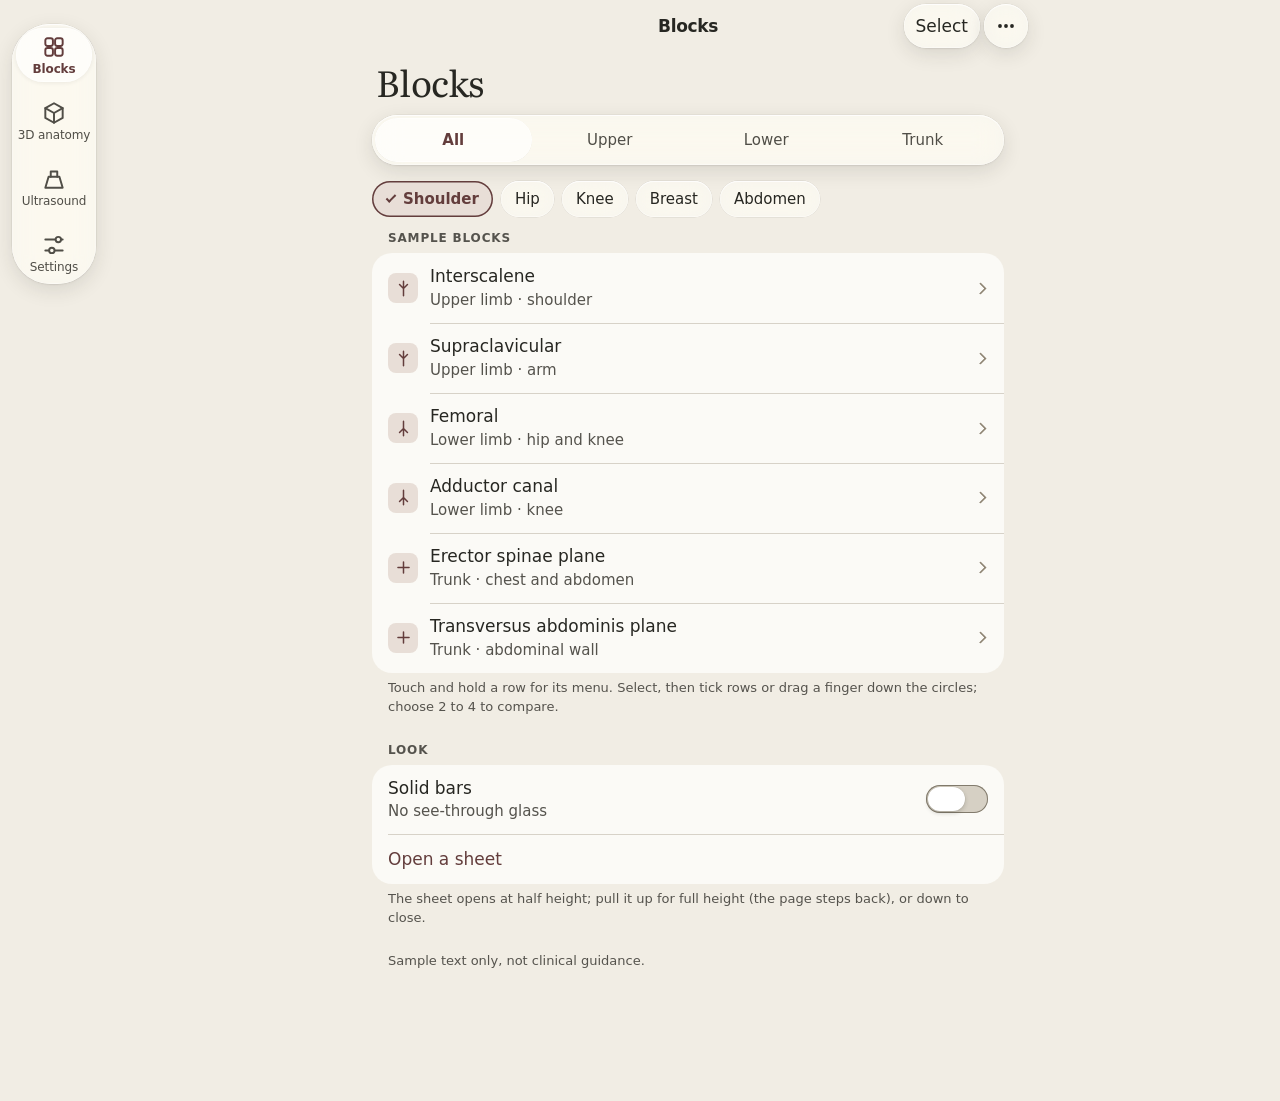
==== public/v1/glass-sample.html @ d2138314 "Kit: draft glass layer, gestures and a sample screen Opt-in glass.css (html.app--glass), gestures.js" ====
<!doctype html>
<html lang="en-GB" class="app app--glass" data-theme="light" data-edge-back="always">
<head>
<meta charset="utf-8">
<meta name="viewport" content="width=device-width, initial-scale=1, viewport-fit=cover">
<meta name="robots" content="noindex, nofollow">
<meta name="color-scheme" content="light">
<meta name="theme-color" content="#f1ede4">
<meta name="apple-mobile-web-app-capable" content="yes">
<meta name="apple-mobile-web-app-status-bar-style" content="default">
<title>Glass sample · NTF Anaesthesia</title>
<meta name="description" content="A sample screen of the opt-in glass layer (glass.css) and gestures (gestures.js) of the NTF app kit.">
<link rel="icon" href="monogram.svg" type="image/svg+xml">
<link rel="stylesheet" href="app.css">
<link rel="stylesheet" href="glass.css">
<script src="gestures.js" defer></script>
<style>
  /* sample only: two screens on one page */
  [data-screen][hidden]{display:none}
  .demo-hero{height:148px;margin:0 0 var(--app-s4);border-radius:22px;background:
    radial-gradient(circle at 25% 35%,#e3c9a8 0 18%,transparent 19%),radial-gradient(circle at 70% 60%,#c98d7a 0 22%,transparent 23%),
    linear-gradient(135deg,#633d3c,#8f6a55 55%,#d9c3a5);position:relative;overflow:hidden}
  .demo-hero span{position:absolute;left:16px;bottom:12px;color:#fffaf0;font-size:var(--app-t-subhead);font-weight:600}
  .demo-note{margin:var(--app-s2) var(--app-s4) var(--app-s6);font-size:var(--app-t-footnote);line-height:1.45;color:var(--app-muted)}
</style>
</head>
<body class="app-body app-has-tabbar">
<a class="app-skip" href="#main">Skip to content</a>

<header class="app-bar" id="bar">
  <div class="app-bar-row">
    <div class="app-bar-lead">
      <a class="app-bar-btn app-back" href="#" id="back" hidden><span>Blocks</span></a>
    </div>
    <p class="app-bar-title" aria-hidden="true" id="bar-title">Blocks</p>
    <div class="app-bar-trail">
      <div class="app-bar-group" id="list-actions">
        <button class="app-bar-btn" type="button" data-select-all="#blocks">Select all</button>
        <button class="app-bar-btn" type="button" data-edit-for="#blocks"><span>Select</span></button>
      </div>
      <button class="app-bar-btn" type="button" aria-label="More" data-open-sheet="#about"><svg viewBox="0 0 24 24" fill="none" stroke="currentColor" stroke-width="2" stroke-linecap="round" aria-hidden="true"><circle cx="6" cy="12" r=".9"/><circle cx="12" cy="12" r=".9"/><circle cx="18" cy="12" r=".9"/></svg></button>
    </div>
  </div>
</header>

<main class="app-main" id="main" tabindex="-1">
  <!-- Screen 1: a list -->
  <div data-screen="list">
    <h1 class="app-large-title" id="large-title">Blocks</h1>

    <fieldset class="app-segmented"><legend>Region</legend>
      <label class="app-seg"><input type="radio" name="region" checked><span>All</span></label>
      <label class="app-seg"><input type="radio" name="region"><span>Upper</span></label>
      <label class="app-seg"><input type="radio" name="region"><span>Lower</span></label>
      <label class="app-seg"><input type="radio" name="region"><span>Trunk</span></label>
    </fieldset>

    <div class="app-chips" role="group" aria-label="Operation">
      <button class="app-chip" type="button" aria-pressed="true">Shoulder</button>
      <button class="app-chip" type="button" aria-pressed="false">Hip</button>
      <button class="app-chip" type="button" aria-pressed="false">Knee</button>
      <button class="app-chip" type="button" aria-pressed="false">Breast</button>
      <button class="app-chip" type="button" aria-pressed="false">Abdomen</button>
    </div>

    <section class="app-section" aria-labelledby="h-blocks">
      <h2 class="app-section-header" id="h-blocks">Sample blocks</h2>
      <ul class="app-list" id="blocks" data-select>
        <li><a class="app-row" href="#block/interscalene" data-hold-menu="#row-menu" data-key="interscalene"><span class="app-row-icon" aria-hidden="true"><svg viewBox="0 0 24 24"><path d="M12 3v18M7 7l5 5 5-5"/></svg></span><span class="app-row-body"><span class="app-row-title">Interscalene</span><span class="app-row-sub">Upper limb · shoulder</span></span><span class="app-row-chevron" aria-hidden="true"></span></a></li>
        <li><a class="app-row" href="#block/supraclavicular" data-hold-menu="#row-menu" data-key="supraclavicular"><span class="app-row-icon" aria-hidden="true"><svg viewBox="0 0 24 24"><path d="M12 3v18M7 7l5 5 5-5"/></svg></span><span class="app-row-body"><span class="app-row-title">Supraclavicular</span><span class="app-row-sub">Upper limb · arm</span></span><span class="app-row-chevron" aria-hidden="true"></span></a></li>
        <li><a class="app-row" href="#block/femoral" data-hold-menu="#row-menu" data-key="femoral"><span class="app-row-icon" aria-hidden="true"><svg viewBox="0 0 24 24"><path d="M12 3v18M7 17l5-5 5 5"/></svg></span><span class="app-row-body"><span class="app-row-title">Femoral</span><span class="app-row-sub">Lower limb · hip and knee</span></span><span class="app-row-chevron" aria-hidden="true"></span></a></li>
        <li><a class="app-row" href="#block/adductor-canal" data-hold-menu="#row-menu" data-key="adductor-canal"><span class="app-row-icon" aria-hidden="true"><svg viewBox="0 0 24 24"><path d="M12 3v18M7 17l5-5 5 5"/></svg></span><span class="app-row-body"><span class="app-row-title">Adductor canal</span><span class="app-row-sub">Lower limb · knee</span></span><span class="app-row-chevron" aria-hidden="true"></span></a></li>
        <li><a class="app-row" href="#block/esp" data-hold-menu="#row-menu" data-key="esp"><span class="app-row-icon" aria-hidden="true"><svg viewBox="0 0 24 24"><path d="M5 12h14M12 5v14"/></svg></span><span class="app-row-body"><span class="app-row-title">Erector spinae plane</span><span class="app-row-sub">Trunk · chest and abdomen</span></span><span class="app-row-chevron" aria-hidden="true"></span></a></li>
        <li><a class="app-row" href="#block/tap" data-hold-menu="#row-menu" data-key="tap"><span class="app-row-icon" aria-hidden="true"><svg viewBox="0 0 24 24"><path d="M5 12h14M12 5v14"/></svg></span><span class="app-row-body"><span class="app-row-title">Transversus abdominis plane</span><span class="app-row-sub">Trunk · abdominal wall</span></span><span class="app-row-chevron" aria-hidden="true"></span></a></li>
      </ul>
      <p class="app-section-footer">Touch and hold a row for its menu. Select, then tick rows or drag a finger down the circles; choose 2 to 4 to compare.</p>
    </section>

    <section class="app-section" aria-labelledby="h-look">
      <h2 class="app-section-header" id="h-look">Look</h2>
      <ul class="app-list">
        <li><label class="app-row"><span class="app-row-body"><span class="app-row-title">Solid bars</span><span class="app-row-sub">No see-through glass</span></span><input class="app-switch" type="checkbox" role="switch" id="solid"></label></li>
        <li><button class="app-row app-row--action" type="button" data-open-sheet="#about"><span class="app-row-body"><span class="app-row-title">Open a sheet</span></span></button></li>
      </ul>
      <p class="app-section-footer">The sheet opens at half height; pull it up for full height (the page steps back), or down to close.</p>
    </section>
    <p class="demo-note">Sample text only, not clinical guidance.</p>
  </div>

  <!-- Screen 2: a pushed screen -->
  <div data-screen="detail" hidden>
    <h1 class="app-large-title" id="detail-title">Interscalene</h1>
    <div class="demo-hero" aria-hidden="true"><span>Glass over an image</span></div>
    <div class="app-btn-row">
      <button class="app-btn app-btn--primary" type="button" data-toast="Saved for later">Save</button>
      <button class="app-btn app-btn--glass" type="button" data-toast="Link copied">Copy link</button>
    </div>
    <section class="app-section" aria-labelledby="h-at">
      <h2 class="app-section-header" id="h-at">At a glance</h2>
      <ul class="app-list">
        <li><div class="app-row"><span class="app-row-body"><span class="app-row-title">Region</span></span><span class="app-row-value" id="d-region">Upper limb</span></div></li>
        <li><div class="app-row"><span class="app-row-body"><span class="app-row-title">Level</span></span><span class="app-row-value">Resident</span></div></li>
      </ul>
      <p class="app-section-footer">Swipe from the left edge to go back (in the sample this works in any browser; in an app only in the iPhone home-screen app).</p>
    </section>
    <p class="app-text">A pushed screen slides in from the right and the list shifts left. Scroll down: the title moves into the bar and the content fades under the glass buttons.</p>
    <p class="app-text">More text, so the page scrolls under the bar and the tab bar. Scrolling down shrinks the tab bar to the current tab; scrolling up brings it back.</p>
    <p class="app-text">The glass is a tinted blur with a light rim. With Solid bars on (or Reduce Transparency or Increase Contrast where the browser reports them), every glass surface becomes solid paper with the same shapes.</p>
    <p class="app-text">Rows, cards and text stay solid: glass is only for controls that float over the content.</p>
    <p class="demo-note">Sample text only, not clinical guidance.</p>
  </div>
</main>

<nav class="app-tabbar" aria-label="Sections" data-minimise>
  <div class="app-tabbar-inner">
    <a class="app-tab" href="#" aria-current="page"><span class="app-tab-icon" aria-hidden="true"><svg viewBox="0 0 24 24"><rect x="4" y="4" width="7" height="7" rx="2"/><rect x="13" y="4" width="7" height="7" rx="2"/><rect x="4" y="13" width="7" height="7" rx="2"/><rect x="13" y="13" width="7" height="7" rx="2"/></svg></span>Blocks</a>
    <a class="app-tab" href="#"><span class="app-tab-icon" aria-hidden="true"><svg viewBox="0 0 24 24"><path d="M12 3l8 4.5v9L12 21l-8-4.5v-9z"/><path d="M12 12l8-4.5M12 12v9M12 12L4 7.5"/></svg></span>3D anatomy</a>
    <a class="app-tab" href="#"><span class="app-tab-icon" aria-hidden="true"><svg viewBox="0 0 24 24"><path d="M4 20l3-10h10l3 10z"/><path d="M9 10V5h6v5"/></svg></span>Ultrasound</a>
    <a class="app-tab" href="#"><span class="app-tab-icon" aria-hidden="true"><svg viewBox="0 0 24 24"><path d="M4 7h9M19 7h1M4 17h3M13 17h7"/><circle cx="16" cy="7" r="2.5"/><circle cx="10" cy="17" r="2.5"/></svg></span>Settings</a>
  </div>
  <button class="app-tabbar-search" type="button" aria-label="Search" data-toast="Search would open here"><svg viewBox="0 0 24 24" aria-hidden="true"><circle cx="11" cy="11" r="6.5"/><path d="M16 16l4 4"/></svg></button>
</nav>

<!-- Edit mode toolbar: takes the tab bar's place -->
<div class="app-toolbar" data-select-toolbar="#blocks" hidden>
  <div class="app-toolbar-inner">
    <button class="app-btn" type="button" data-needs="1" data-toast="Shared">Share</button>
    <span class="app-toolbar-count" data-select-count="#blocks">Select items</span>
    <button class="app-btn" type="button" data-needs="2-4" id="compare-btn">Compare</button>
  </div>
</div>

<!-- Touch-and-hold menu for a row -->
<template id="row-menu">
  <button class="app-menu-item" data-action="open"><span>Open</span><svg viewBox="0 0 24 24" aria-hidden="true"><path d="M9 6l6 6-6 6"/></svg></button>
  <button class="app-menu-item" data-action="select"><span>Select</span><svg viewBox="0 0 24 24" aria-hidden="true"><circle cx="12" cy="12" r="8"/><path d="M8.5 12.5l2.4 2.4 4.6-5"/></svg></button>
  <div class="app-menu-sep" role="separator"></div>
  <button class="app-menu-item" data-action="copy"><span>Copy link</span><svg viewBox="0 0 24 24" aria-hidden="true"><path d="M10 14a4 4 0 0 0 5.7 0l3-3a4 4 0 0 0-5.7-5.7l-1 1M14 10a4 4 0 0 0-5.7 0l-3 3a4 4 0 0 0 5.7 5.7l1-1"/></svg></button>
  <button class="app-menu-item" data-action="share"><span>Share</span><svg viewBox="0 0 24 24" aria-hidden="true"><path d="M12 15V4M8 8l4-4 4 4M5 13v6h14v-6"/></svg></button>
</template>

<!-- A sheet with two heights -->
<dialog class="app-sheet" id="about" data-detents="medium large" aria-labelledby="about-title">
  <span class="app-sheet-grabber"></span>
  <div class="app-sheet-head">
    <span></span>
    <h2 class="app-sheet-title" id="about-title">About this sample</h2>
    <button class="app-bar-btn" type="button" data-close aria-label="Close"><svg viewBox="0 0 24 24" fill="none" stroke="currentColor" stroke-width="2" stroke-linecap="round" aria-hidden="true"><path d="M7 7l10 10M17 7L7 17"/></svg></button>
  </div>
  <div class="app-sheet-body">
    <p class="app-text">The kit's glass layer (glass.css) and gestures (gestures.js), switched on with <span class="app-mono">class="app app--glass"</span>. Apps that load app.css alone do not change.</p>
    <ul class="app-list">
      <li><div class="app-row"><span class="app-row-body"><span class="app-row-title">Interface font</span></span><span class="app-row-value">System</span></div></li>
      <li><div class="app-row"><span class="app-row-body"><span class="app-row-title">Titles</span></span><span class="app-row-value">Literata</span></div></li>
      <li><div class="app-row"><span class="app-row-body"><span class="app-row-title">Motion</span></span><span class="app-row-value">Springs</span></div></li>
    </ul>
    <p class="app-text" style="margin-top:16px">Pull the grabber up for full height. Drag down, flick down, tap outside or press Escape to close; Back closes it too.</p>
  </div>
</dialog>

<!-- Compare -->
<dialog class="app-sheet" id="compare" data-detents="large medium" aria-labelledby="compare-title">
  <span class="app-sheet-grabber"></span>
  <div class="app-sheet-head">
    <span></span>
    <h2 class="app-sheet-title" id="compare-title">Compare</h2>
    <button class="app-bar-btn" type="button" data-close><span>Done</span></button>
  </div>
  <div class="app-sheet-body"><div class="app-compare" id="compare-cols"></div></div>
</dialog>

<div class="app-toast" id="toast" role="status" aria-live="polite"><span class="app-toast-text" id="toast-text"></span></div>

<script>
// Sample only: made-up rows, two screens on one page with hash routes.
var DATA = {
  interscalene: ['Interscalene', 'Upper limb', 'Shoulder and upper arm', 'Supine, head turned away'],
  supraclavicular: ['Supraclavicular', 'Upper limb', 'Arm, below the shoulder', 'Supine, head turned away'],
  femoral: ['Femoral', 'Lower limb', 'Front of the thigh, knee', 'Supine'],
  'adductor-canal': ['Adductor canal', 'Lower limb', 'Knee, inner leg', 'Supine, leg turned out'],
  esp: ['Erector spinae plane', 'Trunk', 'Chest or abdominal wall', 'Sitting or on the side'],
  tap: ['Transversus abdominis plane', 'Trunk', 'Lower abdominal wall', 'Supine']
};
var toast = document.getElementById('toast'), toastText = document.getElementById('toast-text'), tt;
function say(msg) { toastText.textContent = msg; toast.classList.add('is-visible'); clearTimeout(tt); tt = setTimeout(function () { toast.classList.remove('is-visible'); }, 2500); }
document.addEventListener('click', function (e) { var b = e.target.closest('[data-toast]'); if (b && !b.disabled) say(b.getAttribute('data-toast')); });
document.querySelectorAll('.app-chip').forEach(function (c) { c.addEventListener('click', function () { c.setAttribute('aria-pressed', c.getAttribute('aria-pressed') === 'true' ? 'false' : 'true'); }); });
document.getElementById('solid').addEventListener('change', function (e) { document.documentElement.classList.toggle('app--solid', e.target.checked); });

// hold menu actions
document.addEventListener('app-menu', function (e) {
  var row = e.target, a = e.detail.action;
  if (a === 'open') location.hash = row.getAttribute('href');
  else if (a === 'select') document.getElementById('blocks').dispatchEvent(new CustomEvent('app-edit', { detail: { row: row } }));
  else say(a === 'copy' ? 'Link copied' : 'Shared');
});

// compare 2 to 4
document.getElementById('compare-btn').addEventListener('click', function () {
  var cols = document.getElementById('compare-cols'); cols.textContent = '';
  document.querySelectorAll('#blocks .app-row[aria-checked="true"]').forEach(function (r) {
    var d = DATA[r.getAttribute('data-key')], c = document.createElement('article');
    c.className = 'app-compare-col';
    c.innerHTML = '<h3 class="app-compare-title"></h3><dl><dt>Region</dt><dd></dd><dt>Covers</dt><dd></dd><dt>Position</dt><dd></dd></dl>';
    c.querySelector('h3').textContent = d[0];
    var dd = c.querySelectorAll('dd'); dd[0].textContent = d[1]; dd[1].textContent = d[2]; dd[2].textContent = d[3];
    cols.appendChild(c);
  });
  NTFApp.openSheet(document.getElementById('compare'));
});

// two screens: push and pop with a view transition
var bar = document.getElementById('bar'), back = document.getElementById('back'), actions = document.getElementById('list-actions');
function show() {
  var m = location.hash.match(/^#block\/(.+)$/), d = m && DATA[m[1]];
  document.querySelector('[data-screen="list"]').hidden = !!d;
  document.querySelector('[data-screen="detail"]').hidden = !d;
  back.hidden = !d; actions.hidden = !!d;
  if (d) { document.getElementById('detail-title').textContent = d[0]; document.getElementById('d-region').textContent = d[1]; }
  document.getElementById('bar-title').textContent = d ? d[0] : 'Blocks';
  scrollTo(0, 0);
  NTFApp.watchTitle(document.getElementById(d ? 'detail-title' : 'large-title'));
}
var root = document.documentElement, shown = location.hash;
addEventListener('hashchange', function () {
  if (location.hash === shown) return;   // a sheet's history step, not a screen change
  shown = location.hash;
  var swiped = root.getAttribute('data-nav') === 'none';   // the edge swipe already moved the page
  root.setAttribute('data-nav', /^#block\//.test(location.hash) ? 'push' : 'pop');
  if (document.startViewTransition && !swiped) document.startViewTransition(show); else show();
});
back.addEventListener('click', function (e) { e.preventDefault(); if (history.length > 1 && /^#block\//.test(location.hash)) history.back(); else location.hash = ''; });
document.addEventListener('DOMContentLoaded', show);
</script>
</body>
</html>
---- public/v1/app.css ----
/* NTF Anaesthesia app kit: the phone-app design language (DESIGN-APP.md).
   Shared by installable web apps on anantf.com. No dependencies, no build step.
   Every class starts with app- so it never clashes with page CSS. Light only. */

@font-face{font-family:'NTF Sans';src:url('fonts/inter.woff2') format('woff2');font-weight:100 900;font-display:swap}
@font-face{font-family:'NTF Serif';src:url('fonts/literata.woff2') format('woff2');font-weight:200 900;font-display:swap}
@font-face{font-family:'NTF Mono';src:url('fonts/jetbrains-mono.woff2') format('woff2');font-weight:400 500;font-display:swap}

/* ---------- Tokens ---------- */
:root{
  color-scheme:light;
  /* surfaces: ground below, raised surfaces on top (iOS grouped style, in NTF paper) */
  --app-ground:#f1ede4;       /* screen background behind grouped sections */
  --app-surface:#fbfaf6;      /* rows, cards, sheets, choices */
  --app-paper:#f7f5ef;        /* the website's paper: plain (ungrouped) screens */
  --app-inset:#eee9df;        /* explanation and note panels */
  --app-fill:#e6e1d6;         /* tracks, skeletons, segmented background */
  --app-pressed:#e9e5dc;      /* press fill on surface */
  --app-pressed-ground:#e3ded3;
  --app-blush:#e8ded7;        /* selected */
  --app-bar:rgb(251 250 246 / .84);
  --app-backdrop:rgb(39 39 34 / .38);
  /* text and accent: identical to DESIGN.md */
  --app-ink:#272722; --app-ink-soft:#504e47; --app-muted:#55534d;
  --app-wine:#633d3c; --app-wine-press:#4b2e2d; --app-ivory:#fffaf0;
  --app-line:#d7d2c8; --app-line-strong:#8f8574; --app-control:#827b6d;
  /* clinical meaning, never the brand */
  --app-ok:#1f6b3a; --app-ok-bg:#e3efe4;
  --app-bad:#a3262a; --app-bad-bg:#f6e1df;
  --app-warn:#7a4f00; --app-warn-bg:#f5ead2;

  /* type: 1rem = 17px (follows iOS Dynamic Type and Android font size) */
  --app-serif:'NTF Serif',Georgia,'Times New Roman',serif;
  --app-sans:'NTF Sans',Inter,system-ui,-apple-system,'Segoe UI',Roboto,sans-serif;
  --app-mono:'NTF Mono',ui-monospace,'SF Mono',Menlo,monospace;
  --app-t-large:calc(34rem/17);    /* large title, Literata */
  --app-t-title1:calc(28rem/17);   /* score, empty-state, Literata */
  --app-t-title2:calc(22rem/17);   /* in-content heading, Literata */
  --app-t-headline:1rem;           /* 17 semibold */
  --app-t-body:1rem;               /* 17 */
  --app-t-callout:calc(16rem/17);
  --app-t-subhead:calc(15rem/17);
  --app-t-footnote:calc(13rem/17);
  --app-t-caption:calc(12rem/17);  /* the floor: nothing smaller */

  /* space: 4px grid */
  --app-s1:4px; --app-s2:8px; --app-s3:12px; --app-s4:16px; --app-s5:20px; --app-s6:24px; --app-s8:32px;
  --app-gutter:16px;
  /* shape */
  --app-r-xs:6px; --app-r-sm:8px; --app-r-md:12px; --app-r-lg:14px; --app-r-xl:22px; --app-r-full:999px;
  /* bars */
  --app-bar-h:44px; --app-tab-h:52px;
  --app-safe-t:env(safe-area-inset-top,0px); --app-safe-b:env(safe-area-inset-bottom,0px);
  --app-safe-l:env(safe-area-inset-left,0px); --app-safe-r:env(safe-area-inset-right,0px);
  /* elevation: only for things that float */
  --app-shadow-thumb:0 1px 2px rgb(39 39 34 / .14),0 2px 6px rgb(39 39 34 / .08);
  --app-shadow-float:0 8px 28px rgb(39 39 34 / .18),0 2px 6px rgb(39 39 34 / .08);
  /* motion */
  --app-ease:cubic-bezier(.2,0,0,1);            /* standard (Material 3) */
  --app-ease-out:cubic-bezier(.05,.7,.1,1);     /* emphasised decelerate: things arriving */
  --app-ease-in:cubic-bezier(.3,0,.8,.15);      /* emphasised accelerate: things leaving */
  --app-ease-sheet:cubic-bezier(.32,.72,0,1);   /* iOS sheet and push feel */
  --app-d-press:90ms; --app-d-fast:150ms; --app-d-med:250ms; --app-d-push:350ms; --app-d-sheet:420ms;
}
@media (prefers-reduced-motion:reduce){
  :root{--app-d-press:0ms;--app-d-fast:1ms;--app-d-med:1ms;--app-d-push:1ms;--app-d-sheet:1ms}
}

/* ---------- Base for standalone apps ---------- */
html.app{font-size:106.25%;-webkit-text-size-adjust:100%;text-size-adjust:100%;overscroll-behavior-y:contain;background:var(--app-ground)}
@media (hover:none) and (pointer:coarse){
  @supports (font:-apple-system-body){html.app{font:-apple-system-body}}   /* honour iOS text size */
}
.app body,body.app-body{margin:0;min-height:100vh;min-height:100dvh;background:var(--app-ground);color:var(--app-ink);
  font-family:var(--app-sans);font-size:var(--app-t-body);line-height:1.47;font-feature-settings:'cv11','ss01';
  -webkit-font-smoothing:antialiased;-webkit-tap-highlight-color:transparent;touch-action:manipulation;overscroll-behavior-y:contain}
.app *,.app *::before,.app *::after{box-sizing:border-box}
.app img,.app svg{max-width:100%}
.app img{-webkit-user-drag:none}
:where(.app) :where(button,input,select,textarea){font:inherit;color:inherit}
.app :focus{outline:none}
.app :focus-visible{outline:2px solid var(--app-wine);outline-offset:2px}
:where(.app) :where(a){color:var(--app-wine);text-decoration:underline;text-decoration-color:var(--app-line-strong);text-underline-offset:3px}
.app-noselect,.app-btn,.app-row,.app-tab,.app-chip,.app-seg,.app-choice,.app-bar,.app-tabbar,.app-switch{
  -webkit-user-select:none;user-select:none;-webkit-touch-callout:none}
.app-choice-text{-webkit-user-select:text;user-select:text}
.app-sr{position:absolute!important;width:1px;height:1px;overflow:hidden;clip:rect(0 0 0 0);white-space:nowrap;margin:-1px}
.app-skip{position:fixed;left:8px;top:calc(var(--app-safe-t) + 8px);z-index:100;transform:translateY(-200%);background:var(--app-wine);color:var(--app-ivory)!important;padding:12px 16px;border-radius:var(--app-r-md);text-decoration:none}
.app-skip:focus{transform:none}

/* ---------- Shell ---------- */
.app-main{display:block;padding:0 calc(var(--app-gutter) + var(--app-safe-r)) var(--app-s8) calc(var(--app-gutter) + var(--app-safe-l));
  max-width:680px;margin:0 auto}
.app-main--paper{background:var(--app-paper)}
.app-has-tabbar .app-main{padding-bottom:calc(var(--app-tab-h) + var(--app-safe-b) + var(--app-s8))}
.app-has-toolbar .app-main{padding-bottom:calc(64px + var(--app-safe-b) + var(--app-s6))}

/* top bar: 44px row, inline title fades in once the large title scrolls away */
.app-bar{position:sticky;top:0;z-index:20;padding:var(--app-safe-t) calc(var(--app-s2) + var(--app-safe-r)) 0 calc(var(--app-s2) + var(--app-safe-l));
  background:transparent;transition:background-color var(--app-d-fast) linear,box-shadow var(--app-d-fast) linear}
.app-bar--static{position:relative;z-index:auto;padding-top:0}
.app-bar-row{display:grid;grid-template-columns:minmax(44px,1fr) auto minmax(44px,1fr);align-items:center;min-height:var(--app-bar-h);max-width:680px;margin:0 auto}
.app-bar-lead{justify-self:start;display:flex;align-items:center}
.app-bar-trail{justify-self:end;display:flex;align-items:center;gap:var(--app-s1)}
.app-bar-title{margin:0;font-size:var(--app-t-headline);font-weight:600;line-height:1.3;letter-spacing:-.01em;text-align:center;
  white-space:nowrap;overflow:hidden;text-overflow:ellipsis;max-width:34vw;opacity:0;transform:translateY(4px);
  transition:opacity var(--app-d-fast) linear,transform var(--app-d-fast) var(--app-ease)}
.app-bar.is-collapsed,.app-bar--solid{background:var(--app-bar);box-shadow:0 .5px 0 var(--app-line);
  -webkit-backdrop-filter:saturate(1.6) blur(18px);backdrop-filter:saturate(1.6) blur(18px)}
.app-bar.is-collapsed .app-bar-title,.app-bar--solid .app-bar-title,.app-bar--inline .app-bar-title{opacity:1;transform:none}
/* until the large title has scrolled away the bar title is hidden outright, not just faded (axe, screen readers) */
.app-bar:not(.is-collapsed):not(.app-bar--solid):not(.app-bar--inline) .app-bar-title{visibility:hidden;
  transition:opacity var(--app-d-fast) linear,transform var(--app-d-fast) var(--app-ease),visibility 0s linear var(--app-d-fast)}
/* add for one frame when the screen changes, so the new title doesn't fade in from the old state */
.app-bar--instant,.app-bar--instant .app-bar-title{transition:none!important}
@supports not ((backdrop-filter:blur(1px)) or (-webkit-backdrop-filter:blur(1px))){
  .app-bar.is-collapsed,.app-bar--solid{background:var(--app-surface)}
}
.app-large-title{margin:var(--app-s1) 0 var(--app-s3);padding:0 var(--app-s1);font-family:var(--app-serif);font-weight:400;
  font-size:var(--app-t-large);line-height:1.2;letter-spacing:-.02em;text-wrap:balance;color:var(--app-ink)}
.app-large-sub{margin:calc(-1 * var(--app-s2)) 0 var(--app-s5);padding:0 var(--app-s1);color:var(--app-muted);font-size:var(--app-t-subhead);line-height:1.45}

/* bar buttons: back (chevron + label) and icon buttons */
.app-bar-btn{display:inline-flex;align-items:center;justify-content:center;gap:2px;min-width:44px;min-height:44px;padding:0 var(--app-s2);
  border:0;border-radius:var(--app-r-md);background:none;color:var(--app-wine);font-size:var(--app-t-body);font-weight:500;text-decoration:none;cursor:pointer;
  white-space:nowrap;transition:opacity var(--app-d-press) linear}
.app-bar-btn:active{opacity:.45}
.app-bar-btn svg{width:24px;height:24px;flex:none}
.app-back{max-width:44vw;overflow:hidden;text-overflow:ellipsis;justify-content:flex-start}
.app-back::before{content:"";width:12px;height:12px;border:solid currentColor;border-width:0 0 2.5px 2.5px;transform:rotate(45deg);margin:0 2px 0 6px;border-radius:1px}

/* bottom tab bar (rail at 1024px and over) */
.app-tabbar{position:fixed;z-index:30;left:0;right:0;bottom:0;display:flex;justify-content:center;
  padding:0 var(--app-safe-r) var(--app-safe-b) var(--app-safe-l);background:var(--app-bar);box-shadow:0 -.5px 0 var(--app-line);
  -webkit-backdrop-filter:saturate(1.6) blur(18px);backdrop-filter:saturate(1.6) blur(18px)}
@supports not ((backdrop-filter:blur(1px)) or (-webkit-backdrop-filter:blur(1px))){.app-tabbar{background:var(--app-surface)}}
.app-tabbar-inner{display:grid;grid-auto-flow:column;grid-auto-columns:1fr;width:100%;max-width:560px}
.app-tab{position:relative;display:flex;flex-direction:column;align-items:center;justify-content:center;gap:2px;min-height:var(--app-tab-h);padding:5px 2px 4px;
  color:var(--app-muted);text-decoration:none!important;font-size:var(--app-t-caption);font-weight:500;line-height:1.2;letter-spacing:.005em;background:none;border:0;cursor:pointer}
.app-tab-icon{position:relative;display:grid;place-items:center;width:56px;height:28px;border-radius:var(--app-r-full);transition:background-color var(--app-d-fast) var(--app-ease)}
.app-tab-icon svg{width:24px;height:24px;fill:none;stroke:currentColor;stroke-width:1.8;stroke-linecap:round;stroke-linejoin:round}
.app-tab[aria-current="page"],.app-tab[aria-selected="true"]{color:var(--app-wine);font-weight:600}
.app-tab[aria-current="page"] .app-tab-icon,.app-tab[aria-selected="true"] .app-tab-icon{background:var(--app-blush)}
.app-tab:active .app-tab-icon{background:var(--app-pressed-ground)}
.app-tab:focus-visible{outline-offset:-4px;border-radius:var(--app-r-md)}
.app-tab-badge{position:absolute;top:-2px;left:calc(50% + 6px);min-width:18px;height:18px;padding:0 5px;border-radius:var(--app-r-full);background:var(--app-wine);color:var(--app-ivory);font-size:var(--app-t-caption);font-weight:600;line-height:18px;text-align:center}

/* bottom toolbar inside a task (session: Back, Flag, Next) */
.app-toolbar{position:fixed;z-index:30;left:0;right:0;bottom:0;padding:var(--app-s2) calc(var(--app-gutter) + var(--app-safe-r)) calc(var(--app-s2) + var(--app-safe-b)) calc(var(--app-gutter) + var(--app-safe-l));
  background:var(--app-bar);box-shadow:0 -.5px 0 var(--app-line);-webkit-backdrop-filter:saturate(1.6) blur(18px);backdrop-filter:saturate(1.6) blur(18px)}
.app-toolbar-inner{display:flex;gap:var(--app-s2);max-width:680px;margin:0 auto}
.app-toolbar-inner>*{flex:1}

/* ---------- Text ---------- */
.app-h2{margin:var(--app-s6) 0 var(--app-s2);font-family:var(--app-serif);font-weight:400;font-size:var(--app-t-title2);line-height:1.25;letter-spacing:-.015em;text-wrap:balance}
.app-text{margin:0 0 var(--app-s3);font-size:var(--app-t-body);line-height:1.6;max-width:68ch}
.app-muted{color:var(--app-muted)}
.app-small{font-size:var(--app-t-subhead);line-height:1.45}
.app-mono,.app-num{font-family:var(--app-mono);font-variant-numeric:tabular-nums}
.app-kicker{margin:0 0 var(--app-s1);font-size:var(--app-t-caption);line-height:1.5;font-weight:600;letter-spacing:.08em;text-transform:uppercase;color:var(--app-muted)}
.app-panel{margin:var(--app-s3) 0;padding:var(--app-s3) var(--app-s4);background:var(--app-inset);border-radius:var(--app-r-md);font-size:var(--app-t-subhead);line-height:1.55}

/* ---------- Grouped inset lists ---------- */
.app-section{margin:0 0 var(--app-s6)}
.app-section-header{margin:0;padding:0 var(--app-s4) 6px;font-size:var(--app-t-caption);line-height:1.5;font-weight:600;letter-spacing:.07em;text-transform:uppercase;color:var(--app-muted)}
.app-section-footer{margin:0;padding:6px var(--app-s4) 0;font-size:var(--app-t-footnote);line-height:1.45;color:var(--app-muted)}
.app-list{list-style:none;margin:0;padding:0;background:var(--app-surface);border-radius:var(--app-r-lg);overflow:clip}
.app-list>li{margin:0;max-width:none}
.app-list--plain{background:transparent;border-radius:0}
.app-row{position:relative;display:flex;align-items:center;gap:var(--app-s3);width:100%;min-height:50px;padding:var(--app-s3) var(--app-s4);
  background:transparent;border:0;color:var(--app-ink);text-align:left;text-decoration:none!important;font-size:var(--app-t-body);line-height:1.35;
  transition:background-color var(--app-d-fast) linear}
a.app-row,button.app-row,label.app-row{cursor:pointer}
/* a list of radio (or checkbox) rows: the choice for long or many options, where a segmented control would be cramped */
.app-row input[type=checkbox]:not(.app-switch),.app-row input[type=radio]{flex:none;width:24px;height:24px;margin:0;accent-color:var(--app-wine)}
a.app-row:active,button.app-row:active,label.app-row:active,.app-row.is-pressed{background:var(--app-pressed);transition-duration:0ms}
.app-row:focus-visible{outline-offset:-3px;border-radius:var(--app-r-lg)}
/* hairline separator, inset to the text */
.app-list>li+li>.app-row::before,.app-list>.app-row+.app-row::before{content:"";position:absolute;top:0;right:0;left:var(--app-sep-left,var(--app-s4));height:1px;background:var(--app-line)}
.app-row:has(.app-row-icon){--app-sep-left:58px}
@media (min-resolution:2dppx){.app-list>li+li>.app-row::before,.app-list>.app-row+.app-row::before{transform:scaleY(.5);transform-origin:top}}
.app-row-icon{flex:none;display:grid;place-items:center;width:30px;height:30px;border-radius:var(--app-r-sm);background:var(--app-blush);color:var(--app-wine)}
.app-row-icon svg{width:19px;height:19px;fill:none;stroke:currentColor;stroke-width:1.9;stroke-linecap:round;stroke-linejoin:round}
.app-row-icon--ink{background:var(--app-ink);color:var(--app-ivory)}
.app-row-icon--bad{background:var(--app-bad-bg);color:var(--app-bad)}
.app-row-body{flex:1;min-width:0;display:flex;flex-direction:column;gap:2px}
.app-row-title{font-size:var(--app-t-body);line-height:1.35;overflow-wrap:anywhere}
.app-row-sub{font-size:var(--app-t-subhead);line-height:1.4;color:var(--app-muted)}
.app-row-sub--clamp{display:-webkit-box;-webkit-line-clamp:2;-webkit-box-orient:vertical;overflow:hidden}
.app-row-value{flex:none;color:var(--app-muted);font-size:var(--app-t-body);font-variant-numeric:tabular-nums;white-space:nowrap}
.app-row-chevron{flex:none;width:9px;height:9px;margin:0 3px 0 -2px;border:solid var(--app-line-strong);border-width:2px 2px 0 0;transform:rotate(45deg);border-radius:1px}
.app-row--danger,.app-row--danger .app-row-title{color:var(--app-bad)}
.app-row--action .app-row-title{color:var(--app-wine);font-weight:500}
.app-row--center{justify-content:center;text-align:center}

/* ---------- Cards ---------- */
.app-card{display:block;margin:0 0 var(--app-s4);padding:var(--app-s4);background:var(--app-surface);border-radius:var(--app-r-lg);color:var(--app-ink);text-decoration:none!important}
a.app-card,button.app-card{width:100%;text-align:left;border:0;cursor:pointer;transition:transform var(--app-d-fast) var(--app-ease),background-color var(--app-d-fast) linear}
a.app-card:active,button.app-card:active{background:var(--app-pressed);transform:scale(.985);transition-duration:var(--app-d-press)}
.app-card--accent{background:var(--app-wine);color:var(--app-ivory)}
.app-card--accent .app-kicker,.app-card--accent .app-muted{color:#eadbd6}
.app-card--accent .app-btn--primary{background:var(--app-ivory);color:var(--app-wine)}
.app-card--accent .app-btn--plain{color:var(--app-ivory)}
.app-card-title{margin:0 0 var(--app-s1);font-family:var(--app-serif);font-weight:400;font-size:var(--app-t-title2);line-height:1.25;letter-spacing:-.01em}
.app-card-actions{display:flex;gap:var(--app-s2);margin-top:var(--app-s4)}
.app-card-actions>*{flex:1}

/* ---------- Buttons ---------- */
.app-btn{display:inline-flex;align-items:center;justify-content:center;gap:var(--app-s2);min-height:50px;padding:var(--app-s2) var(--app-s5);
  border:0;border-radius:var(--app-r-md);background:var(--app-blush);color:var(--app-wine);
  font-size:var(--app-t-body);font-weight:600;line-height:1.2;letter-spacing:-.005em;text-align:center;text-decoration:none!important;cursor:pointer;
  transition:transform var(--app-d-fast) var(--app-ease),background-color var(--app-d-fast) linear,opacity var(--app-d-fast) linear}
.app-btn:active,.app-btn.is-pressed{transform:scale(.97);transition-duration:var(--app-d-press)}
.app-btn svg{width:20px;height:20px;flex:none;fill:none;stroke:currentColor;stroke-width:2;stroke-linecap:round;stroke-linejoin:round}
.app-btn--primary{background:var(--app-wine);color:var(--app-ivory)}
.app-btn--primary:active,.app-btn--primary.is-pressed{background:var(--app-wine-press)}
.app-btn--secondary:active,.app-btn--secondary.is-pressed{background:#ddd0c8}
.app-btn--outline{background:var(--app-surface);color:var(--app-ink);box-shadow:inset 0 0 0 1px var(--app-control)}
.app-btn--outline:active,.app-btn--outline.is-pressed{background:var(--app-pressed)}
.app-btn--plain{background:transparent;color:var(--app-wine);padding-inline:var(--app-s3)}
.app-btn--plain:active,.app-btn--plain.is-pressed{background:var(--app-pressed-ground)}
.app-btn--danger{background:var(--app-bad-bg);color:var(--app-bad)}
.app-btn--danger:active,.app-btn--danger.is-pressed{background:#efd0cc}
.app-btn--block{display:flex;width:100%}
.app-btn--compact{min-height:44px;padding-inline:var(--app-s4);font-size:var(--app-t-subhead)}
/* small: a 36px button for dense toolbars; an invisible margin keeps the tap target 44px tall (space rows 8px apart) */
.app-btn--small{position:relative;min-height:36px;padding:0 var(--app-s3);font-size:var(--app-t-subhead)}
.app-btn--small::after{content:"";position:absolute;inset:-4px 0}
.app-btn[disabled],.app-btn[aria-disabled="true"]{opacity:.4;cursor:default;transform:none}
.app-btn-row{display:flex;gap:var(--app-s2);margin:var(--app-s3) 0}
.app-btn-row>*{flex:1;min-width:0}
.app-btn-stack{display:grid;gap:var(--app-s2);margin:var(--app-s3) 0}

/* ---------- Answer choices ---------- */
.app-choices{display:grid;gap:var(--app-s2);margin:var(--app-s4) 0;padding:0;border:0}
.app-choice{position:relative;display:flex;align-items:flex-start;gap:var(--app-s3);width:100%;min-height:56px;padding:13px var(--app-s4) 13px var(--app-s3);
  background:var(--app-surface);border:0;border-radius:var(--app-r-md);box-shadow:inset 0 0 0 1px var(--app-line);
  color:var(--app-ink);text-align:left;font-size:var(--app-t-body);line-height:1.4;cursor:pointer;
  transition:background-color var(--app-d-fast) linear,box-shadow var(--app-d-fast) linear,transform var(--app-d-fast) var(--app-ease),opacity var(--app-d-med) linear}
.app-choice:active{transform:scale(.985);background:var(--app-pressed);transition-duration:var(--app-d-press)}
.app-choice:focus-visible{outline-offset:2px}
.app-choice-letter{flex:none;display:grid;place-items:center;width:30px;height:30px;margin-top:-2px;border-radius:50%;
  box-shadow:inset 0 0 0 1.5px var(--app-control);font-size:var(--app-t-subhead);font-weight:600;color:var(--app-ink-soft);
  transition:background-color var(--app-d-fast) linear,color var(--app-d-fast) linear}
.app-choice-text{flex:1;min-width:0;padding-top:1px;overflow-wrap:anywhere}
.app-choice-tag{flex:none;align-self:center;font-size:var(--app-t-caption);font-weight:600;letter-spacing:.06em;text-transform:uppercase}
.app-choice.is-selected,.app-choice[aria-pressed="true"]{background:var(--app-blush);box-shadow:inset 0 0 0 2px var(--app-wine)}
.app-choice.is-selected .app-choice-letter,.app-choice[aria-pressed="true"] .app-choice-letter{background:var(--app-wine);color:var(--app-ivory);box-shadow:none}
.app-choice.is-correct,.app-choice.is-answer{background:var(--app-ok-bg);box-shadow:inset 0 0 0 2px var(--app-ok)}
.app-choice.is-correct .app-choice-letter,.app-choice.is-answer .app-choice-letter{background:var(--app-ok);color:#fff;box-shadow:none}
.app-choice.is-correct .app-choice-tag,.app-choice.is-answer .app-choice-tag{color:var(--app-ok)}
.app-choice.is-answer{background:var(--app-surface)}
.app-choice.is-incorrect{background:var(--app-bad-bg);box-shadow:inset 0 0 0 2px var(--app-bad)}
.app-choice.is-incorrect .app-choice-letter{background:var(--app-bad);color:#fff;box-shadow:none}
.app-choice.is-incorrect .app-choice-tag{color:var(--app-bad)}
/* dimmed (the choices that were neither picked nor right): recede by shape and colour, never by opacity, so the text
   keeps 4.5:1 (60% opacity gave about 4:1). Muted text, no fill, a hairline border, a faint letter ring. */
.app-choice.is-dimmed{background:transparent;box-shadow:inset 0 0 0 1px var(--app-line);color:var(--app-muted)}
.app-choice.is-dimmed .app-choice-letter{color:var(--app-muted);box-shadow:inset 0 0 0 1.5px var(--app-line)}
.app-choices.is-locked .app-choice{cursor:default;transform:none}
.app-choice.is-correct{animation:app-pop var(--app-d-med) var(--app-ease-out)}
.app-choice.is-incorrect{animation:app-nudge 300ms var(--app-ease)}
@keyframes app-pop{40%{transform:scale(1.015)}}
@keyframes app-nudge{20%{transform:translateX(-4px)}40%{transform:translateX(4px)}60%{transform:translateX(-2px)}80%{transform:translateX(2px)}}

/* ---------- Segmented control (radio inputs) ---------- */
.app-segmented{display:flex;margin:var(--app-s3) 0;padding:0 2px;background:var(--app-fill);border-radius:10px;border:0;min-width:0}
.app-segmented legend{position:absolute;width:1px;height:1px;overflow:hidden;clip:rect(0 0 0 0)}
.app-seg{position:relative;flex:1 1 0;min-width:0;display:flex;cursor:pointer}
.app-seg input{position:absolute;inset:0;width:100%;height:100%;margin:0;opacity:0;cursor:pointer}
.app-seg span{position:relative;display:flex;align-items:center;justify-content:center;width:100%;min-height:44px;padding:0 var(--app-s2);
  font-size:var(--app-t-subhead);font-weight:500;color:var(--app-ink-soft);white-space:nowrap;overflow:hidden;text-overflow:ellipsis;z-index:0}
.app-seg span::before{content:"";position:absolute;inset:3px 1px;z-index:-1;border-radius:8px;background:transparent;transition:background-color var(--app-d-fast) linear,box-shadow var(--app-d-fast) linear}
.app-seg+.app-seg span::after{content:"";position:absolute;left:0;top:12px;bottom:12px;width:1px;background:#cfc8bb}
.app-seg input:checked+span{color:var(--app-wine);font-weight:600}
.app-seg input:checked+span::before{background:var(--app-surface);box-shadow:var(--app-shadow-thumb)}
.app-seg:has(input:checked) span::after,.app-seg:has(input:checked)+.app-seg span::after{opacity:0}
.app-seg input:active+span::before{background:var(--app-pressed-ground)}
.app-seg input:checked:active+span::before{background:var(--app-surface);transform:scale(.97)}
.app-seg input:focus-visible+span::before{outline:2px solid var(--app-wine);outline-offset:0}

/* ---------- Switch ---------- */
.app-switch{-webkit-appearance:none;appearance:none;position:relative;flex:none;width:51px;height:31px;margin:0;border-radius:var(--app-r-full);
  background:#d6d0c4;box-shadow:inset 0 0 0 1px var(--app-control);cursor:pointer;transition:background-color var(--app-d-med) var(--app-ease),box-shadow var(--app-d-med) linear}
.app-switch::before{content:"";position:absolute;top:2px;left:2px;width:27px;height:27px;border-radius:50%;background:#fff;
  box-shadow:0 2px 4px rgb(39 39 34 / .22),0 0 0 .5px rgb(39 39 34 / .08);transition:transform var(--app-d-med) var(--app-ease-sheet),width var(--app-d-fast) var(--app-ease)}
.app-switch:checked{background:var(--app-wine);box-shadow:none}
.app-switch:checked::before{transform:translateX(20px)}
.app-switch:active::before{width:32px}
.app-switch:checked:active::before{transform:translateX(15px)}
.app-switch:disabled{opacity:.4;cursor:default}
.app-switch:focus-visible{outline:2px solid var(--app-wine);outline-offset:2px}

/* ---------- Chips (one row, scrolls sideways) ---------- */
.app-chips{display:flex;gap:var(--app-s2);margin:var(--app-s2) calc(-1 * var(--app-gutter));padding:0 var(--app-gutter);overflow-x:auto;overscroll-behavior-x:contain;
  scroll-snap-type:x proximity;scroll-padding-inline:var(--app-gutter);scrollbar-width:none;-webkit-overflow-scrolling:touch}
.app-chips::-webkit-scrollbar{display:none}
/* inline: chips after a label on the same line bleed to the right edge only */
.app-chips--inline{margin-inline:0 calc(-1 * var(--app-gutter));padding-inline:0 var(--app-gutter);scroll-padding-inline:0}
.app-chip{position:relative;flex:none;scroll-snap-align:start;display:inline-flex;align-items:center;gap:6px;min-height:44px;padding:0 14px;
  border:0;background:none;color:var(--app-ink);font-size:var(--app-t-subhead);font-weight:500;white-space:nowrap;cursor:pointer;z-index:0}
.app-chip::before{content:"";position:absolute;inset:4px 0;z-index:-1;border-radius:var(--app-r-full);background:var(--app-surface);box-shadow:inset 0 0 0 1px var(--app-control);
  transition:background-color var(--app-d-fast) linear,transform var(--app-d-fast) var(--app-ease)}
.app-chip:active::before{background:var(--app-pressed);transform:scale(.96)}
.app-chip[aria-pressed="true"],.app-chip.is-on{color:var(--app-wine);font-weight:600}
.app-chip[aria-pressed="true"]::before,.app-chip.is-on::before{background:var(--app-blush);box-shadow:inset 0 0 0 1.5px var(--app-wine)}
.app-chip[aria-pressed="true"]::after,.app-chip.is-on::after{content:"";order:-1;width:10px;height:5px;margin:-3px 1px 0 0;border:solid currentColor;border-width:0 0 2px 2px;transform:rotate(-45deg)}
.app-chip:focus-visible{outline:none}
.app-chip:focus-visible::before{outline:2px solid var(--app-wine);outline-offset:1px}
.app-chip-count{color:var(--app-muted);font-weight:500;font-variant-numeric:tabular-nums}

/* ---------- Badges and pills ---------- */
.app-badge{display:inline-flex;align-items:center;min-height:22px;padding:0 8px;border-radius:var(--app-r-xs);font-size:var(--app-t-caption);font-weight:600;letter-spacing:.06em;text-transform:uppercase;
  background:var(--app-blush);color:var(--app-wine);white-space:nowrap}
.app-badge--ink{background:transparent;color:var(--app-ink);box-shadow:inset 0 0 0 1px var(--app-line-strong)}
.app-badge--ok{background:var(--app-ok-bg);color:var(--app-ok)}
.app-badge--bad{background:var(--app-bad-bg);color:var(--app-bad)}
.app-badge--warn{background:var(--app-warn-bg);color:var(--app-warn)}
.app-pill{display:inline-flex;align-items:center;gap:6px;min-height:32px;padding:0 12px;border-radius:var(--app-r-full);background:var(--app-fill);
  font-size:var(--app-t-subhead);font-weight:600;font-variant-numeric:tabular-nums;color:var(--app-ink)}

/* ---------- Fields ---------- */
.app-field{display:block;margin:0 0 var(--app-s4)}
.app-field-label{display:block;margin:0 0 6px;padding:0 var(--app-s1);font-size:var(--app-t-subhead);font-weight:500;color:var(--app-ink-soft)}
.app-input{display:block;width:100%;min-height:50px;padding:12px 14px;border:0;border-radius:var(--app-r-md);background:var(--app-surface);
  box-shadow:inset 0 0 0 1px var(--app-control);font-size:max(16px,var(--app-t-body));line-height:1.35;color:var(--app-ink);-webkit-appearance:none;appearance:none}
.app-input::placeholder{color:#76736b}
.app-input:focus-visible{outline:none;box-shadow:inset 0 0 0 2px var(--app-wine)}
.app-input[aria-invalid="true"]{box-shadow:inset 0 0 0 2px var(--app-bad)}
.app-field-error{margin:6px 0 0;padding:0 var(--app-s1);font-size:var(--app-t-subhead);color:var(--app-bad)}
textarea.app-input{min-height:110px;resize:vertical;field-sizing:content}

/* ---------- Progress ---------- */
.app-progress{display:block;width:100%;height:4px;margin:0;border:0;border-radius:var(--app-r-full);background:var(--app-fill);color:var(--app-wine);overflow:hidden;-webkit-appearance:none;appearance:none}
.app-progress::-webkit-progress-bar{background:var(--app-fill);border-radius:var(--app-r-full)}
.app-progress::-webkit-progress-value{background:var(--app-wine);border-radius:var(--app-r-full);transition:width var(--app-d-med) var(--app-ease)}
.app-progress::-moz-progress-bar{background:var(--app-wine);border-radius:var(--app-r-full)}
.app-progress--ok::-webkit-progress-value{background:var(--app-ok)}
.app-progress--ok::-moz-progress-bar{background:var(--app-ok)}
.app-ring{position:relative;display:inline-grid;place-items:center;width:var(--app-ring-size,128px);aspect-ratio:1}
.app-ring svg{position:absolute;inset:0;width:100%;height:100%;transform:rotate(-90deg)}
.app-ring circle{fill:none;stroke-width:9}
.app-ring-track{stroke:var(--app-fill)}
.app-ring-value{stroke:var(--app-wine);stroke-linecap:round;stroke-dasharray:var(--app-ring,0) 100;animation:app-ring 700ms var(--app-ease-out) both}
.app-ring--ok .app-ring-value{stroke:var(--app-ok)}
.app-ring-label{position:relative;text-align:center;line-height:1}
.app-ring-label strong{display:block;font-family:var(--app-serif);font-weight:400;font-size:var(--app-t-title1);letter-spacing:-.02em}
.app-ring-label span{display:block;margin-top:4px;font-size:var(--app-t-caption);font-weight:600;letter-spacing:.06em;text-transform:uppercase;color:var(--app-muted)}
@keyframes app-ring{from{stroke-dasharray:0 100}}

/* ---------- Bottom sheet (<dialog>) ---------- */
.app-sheet{position:fixed;inset:auto 0 0 0;width:100%;max-width:640px;max-height:92dvh;margin:0 auto;padding:0;border:0;
  border-radius:var(--app-r-xl) var(--app-r-xl) 0 0;background:var(--app-surface);color:var(--app-ink);box-shadow:var(--app-shadow-float);
  display:flex;flex-direction:column;overflow:hidden;transform:translateY(100%);
  transition:transform var(--app-d-sheet) var(--app-ease-sheet),overlay var(--app-d-sheet) allow-discrete,display var(--app-d-sheet) allow-discrete}
.app-sheet:not([open]){display:none}
.app-sheet[open]{transform:none}
@starting-style{.app-sheet[open]{transform:translateY(100%)}}
.app-sheet::backdrop{background:var(--app-backdrop);opacity:0;transition:opacity var(--app-d-sheet) linear,overlay var(--app-d-sheet) allow-discrete,display var(--app-d-sheet) allow-discrete}
.app-sheet[open]::backdrop{opacity:1}
@starting-style{.app-sheet[open]::backdrop{opacity:0}}
.app-sheet--medium{height:55dvh}
.app-sheet--large{height:92dvh}
.app-sheet-grabber{flex:none;display:block;width:36px;height:5px;margin:6px auto 0;border-radius:var(--app-r-full);background:#c4bcae}
.app-sheet-head{flex:none;display:grid;grid-template-columns:minmax(64px,1fr) auto minmax(64px,1fr);align-items:center;min-height:52px;padding:0 var(--app-s2)}
.app-sheet-head>:last-child{justify-self:end}
.app-sheet-title{grid-column:2;margin:0;font-size:var(--app-t-headline);font-weight:600;text-align:center}
.app-sheet-body{flex:1;overflow-y:auto;overscroll-behavior:contain;padding:0 var(--app-gutter) var(--app-s4)}
.app-sheet-foot{flex:none;padding:var(--app-s3) var(--app-gutter) calc(var(--app-s3) + var(--app-safe-b));box-shadow:0 -.5px 0 var(--app-line);background:var(--app-surface)}
.app-sheet.is-dragging{transition:none}
@media (min-width:768px){
  .app-sheet{inset:auto 0 auto 0;top:50%;bottom:auto;border-radius:var(--app-r-xl);max-height:80dvh;transform:translateY(-50%) scale(1);opacity:1;
    transition:opacity var(--app-d-med) var(--app-ease),transform var(--app-d-med) var(--app-ease),overlay var(--app-d-med) allow-discrete,display var(--app-d-med) allow-discrete}
  .app-sheet[open]{transform:translateY(-50%)}
  @starting-style{.app-sheet[open]{transform:translateY(-48%) scale(.97);opacity:0}}
  .app-sheet--medium,.app-sheet--large{height:auto}
  .app-sheet-grabber{display:none}
}

/* ---------- Toast ---------- */
.app-toast{position:fixed;z-index:60;left:50%;bottom:calc(var(--app-s4) + var(--app-safe-b));display:flex;align-items:center;gap:var(--app-s3);
  width:max-content;max-width:min(560px,calc(100vw - 2 * var(--app-gutter)));min-height:48px;padding:6px 6px 6px var(--app-s4);border-radius:var(--app-r-md);
  background:var(--app-ink);color:var(--app-ivory);box-shadow:var(--app-shadow-float);font-size:var(--app-t-subhead);line-height:1.35;
  opacity:0;transform:translate(-50%,calc(100% + 24px));pointer-events:none;
  transition:opacity var(--app-d-fast) linear,transform var(--app-d-med) var(--app-ease-in)}
.app-has-tabbar .app-toast{bottom:calc(var(--app-tab-h) + var(--app-safe-b) + var(--app-s3))}
.app-has-toolbar .app-toast{bottom:calc(66px + var(--app-safe-b) + var(--app-s3))}
.app-toast.is-visible{opacity:1;transform:translate(-50%,0);pointer-events:auto;transition:opacity var(--app-d-fast) linear,transform var(--app-d-sheet) var(--app-ease-out)}
.app-toast-text{flex:1;padding:6px 0}
.app-toast-action{flex:none;min-height:44px;padding:0 12px;border:0;border-radius:var(--app-r-sm);background:transparent;color:#f1d3cd;font-weight:600;cursor:pointer}
.app-toast-action:active{background:rgb(255 250 240 / .12)}
.app-toast-action:focus-visible{outline-color:var(--app-ivory)}
.app-toast:not(:has(.app-toast-action)){padding-right:var(--app-s4)}

/* ---------- Empty state ---------- */
.app-empty{display:flex;flex-direction:column;align-items:center;gap:var(--app-s2);padding:var(--app-s8) var(--app-s6);text-align:center}
.app-empty-icon{display:grid;place-items:center;width:64px;height:64px;margin-bottom:var(--app-s2);border-radius:18px;background:var(--app-blush);color:var(--app-wine)}
.app-empty-icon svg{width:30px;height:30px;fill:none;stroke:currentColor;stroke-width:1.7;stroke-linecap:round;stroke-linejoin:round}
.app-empty-title{margin:0;font-family:var(--app-serif);font-weight:400;font-size:var(--app-t-title2);line-height:1.25;letter-spacing:-.01em}
.app-empty-text{margin:0 0 var(--app-s3);max-width:32ch;color:var(--app-muted);font-size:var(--app-t-subhead);line-height:1.5}

/* ---------- Skeleton ---------- */
.app-skeleton{display:block;height:14px;border-radius:var(--app-r-xs);
  background:linear-gradient(90deg,var(--app-fill) 0 40%,#efebe3 50%,var(--app-fill) 60% 100%) 0 0/300% 100%;animation:app-shimmer 1.4s linear infinite}
.app-skeleton--title{height:20px;width:60%}
.app-skeleton--line{width:90%}
.app-skeleton--short{width:40%}
.app-skeleton--tile{flex:none;width:30px;height:30px;border-radius:var(--app-r-sm)}
@keyframes app-shimmer{from{background-position:100% 0}to{background-position:0 0}}
@media (prefers-reduced-motion:reduce){.app-skeleton{animation:none;background:var(--app-fill)}}

/* ---------- Screen transitions (View Transitions API) ---------- */
@media (prefers-reduced-motion:no-preference){
  html[data-nav="push"]::view-transition-old(root){animation:app-push-out var(--app-d-push) var(--app-ease-sheet) both}
  html[data-nav="push"]::view-transition-new(root){animation:app-push-in var(--app-d-push) var(--app-ease-sheet) both}
  html[data-nav="pop"]::view-transition-old(root){animation:app-pop-out var(--app-d-push) var(--app-ease-sheet) both}
  html[data-nav="pop"]::view-transition-new(root){animation:app-pop-in var(--app-d-push) var(--app-ease-sheet) both}
  html[data-nav="tab"]::view-transition-old(root),html[data-nav="tab"]::view-transition-new(root){animation-duration:var(--app-d-fast)}
  .app-bar,.app-tabbar,.app-toolbar{view-transition-name:none}
}
@keyframes app-push-in{from{transform:translateX(100%)}}
@keyframes app-push-out{to{transform:translateX(-30%);opacity:.6}}
@keyframes app-pop-in{from{transform:translateX(-30%);opacity:.6}}
@keyframes app-pop-out{to{transform:translateX(100%)}}

/* ---------- Hover (mouse only, never sticky on touch) ---------- */
@media (hover:hover) and (pointer:fine){
  a.app-row:hover,button.app-row:hover,label.app-row:hover{background:rgb(233 229 220 / .6)}
  .app-btn--primary:hover{background:var(--app-wine-press)}
  .app-btn--secondary:hover{background:#e2d6cf}
  .app-btn--outline:hover,.app-choice:not(.is-selected):not(.is-correct):not(.is-incorrect):not(.is-answer):hover{background:var(--app-pressed)}
  .app-btn--plain:hover,.app-bar-btn:hover{background:var(--app-pressed-ground)}
  .app-tab:hover .app-tab-icon{background:var(--app-pressed-ground)}
  .app-tab[aria-current="page"]:hover .app-tab-icon{background:var(--app-blush)}
  .app-chip:hover::before{background:var(--app-pressed)}
}

/* ---------- Larger screens ---------- */
@media (min-width:768px){
  :root{--app-gutter:24px}
  .app-large-title{margin-top:var(--app-s4)}
}
@media (min-width:1024px){
  .app-has-tabbar{--app-rail:96px}
  body.app-has-tabbar{padding-left:var(--app-rail)}
  .app-has-tabbar .app-main{padding-bottom:var(--app-s8)}
  .app-tabbar{top:0;right:auto;width:var(--app-rail);padding:calc(var(--app-safe-t) + var(--app-s6)) 0 var(--app-safe-b) var(--app-safe-l);box-shadow:.5px 0 0 var(--app-line);align-items:flex-start}
  .app-tabbar-inner{grid-auto-flow:row;grid-auto-rows:auto;gap:var(--app-s3);max-width:none}
  .app-tab{min-height:64px}
  .app-has-tabbar .app-toast{bottom:calc(var(--app-s6) + var(--app-safe-b));left:calc(50% + var(--app-rail) / 2)}
}
@media print{.app-tabbar,.app-toolbar,.app-bar,.app-toast{display:none}}

/* the hidden attribute always wins over a kit component's display */
[class^="app-"][hidden],[class*=" app-"][hidden]{display:none!important}
---- public/v1/glass.css ----
/* NTF Anaesthesia app kit: the glass layer (DESIGN-APP.md, "Glass"). Opt in: link it after app.css and put
   class="app app--glass" on <html>. Without that class nothing here applies, so apps on app.css alone never change.
   The iOS 26 look in NTF colours: floating glass controls over the content, a scroll-edge blur under them instead of
   a full-width bar, a floating tab bar, sheets that float until they are pulled up, the system font for the
   interface (Literata stays for titles), and spring motion. Content (rows, cards, text) stays solid: glass is only
   for things that float above it. Light only. */

/* ---------- Tokens ---------- */
html.app--glass{
  /* the interface font is the phone's own (SF Pro on iPhone, Roboto on Android); titles keep Literata */
  --app-sans:-apple-system,system-ui,BlinkMacSystemFont,'NTF Sans',Inter,'Segoe UI',Roboto,sans-serif;
  /* glass: a tinted, blurred layer with a light rim. "regular" sits over text, "clear" over images and colour */
  --app-glass:rgb(251 250 246 / .62);
  --app-glass-clear:rgb(251 250 246 / .34);
  --app-glass-thick:rgb(251 250 246 / .8);
  --app-glass-press:rgb(232 222 215 / .7);
  --app-glass-lens:rgb(255 255 255 / .62);      /* the brighter pill under the current tab or segment */
  --app-glass-blur:blur(14px) saturate(1.9) brightness(1.04);
  --app-glass-blur-thick:blur(28px) saturate(1.7) brightness(1.03);
  --app-glass-rim:inset 0 1px 0 rgb(255 255 255 / .75),inset 0 -.5px 0 rgb(255 255 255 / .35),inset 0 0 0 .5px rgb(255 255 255 / .45);
  --app-glass-shadow:0 0 0 .5px rgb(39 39 34 / .08),0 6px 20px rgb(39 39 34 / .12),0 1px 3px rgb(39 39 34 / .06);
  --app-glass-r:var(--app-r-full);
  /* the top and bottom of the screen fade the content out under the controls (iOS 26 "scroll edge") */
  --app-edge-h:calc(var(--app-safe-t) + 64px);
  /* bars: controls float, so the bar row is a little taller */
  --app-bar-h:52px; --app-tab-h:62px;
  --app-tab-gap:max(var(--app-safe-b),12px);
  /* sheets: inset and very round while they float, square-ish edges at full height */
  --app-sheet-inset:8px; --app-sheet-r:38px;
  /* springs (CSS linear() samples of a damped spring): smooth has no overshoot, snappy a little, bouncy more */
  --app-spring:linear(0,.082,.243,.413,.562,.682,.774,.841,.89,.925,.949,.965,.977,.984,.99,.993,.995,.997,.998,.999,1);
  --app-spring-snappy:linear(0,.138,.388,.618,.786,.895,.956,.988,1.002,1.006,1.006,1.005,1.003,1.002,1.001,1);
  --app-spring-bouncy:linear(0,.146,.423,.685,.874,.984,1.034,1.046,1.039,1.027,1.014,1.006,1.001,.998,.998,1);
  --app-d-spring:520ms; --app-d-spring-long:640ms;
}
@media (prefers-reduced-motion:reduce){html.app--glass{--app-d-spring:1ms;--app-d-spring-long:1ms}}

/* Reduce transparency (where the browser reports it), more contrast, or no backdrop-filter: solid surfaces, same shapes */
/* html.app--solid: the app's own "Solid bars" setting (Safari does not report the phone's Reduce Transparency) */
html.app--glass.app--solid{--app-glass:var(--app-surface);--app-glass-clear:var(--app-surface);--app-glass-thick:var(--app-surface);
  --app-glass-lens:var(--app-blush);--app-glass-blur:none;--app-glass-blur-thick:none}
@media (prefers-reduced-transparency:reduce),(prefers-contrast:more){
  html.app--glass{--app-glass:var(--app-surface);--app-glass-clear:var(--app-surface);--app-glass-thick:var(--app-surface);
    --app-glass-lens:var(--app-blush);--app-glass-blur:none;--app-glass-blur-thick:none}
}
@supports not ((backdrop-filter:blur(1px)) or (-webkit-backdrop-filter:blur(1px))){
  html.app--glass{--app-glass:var(--app-surface);--app-glass-clear:var(--app-surface);--app-glass-thick:var(--app-surface);--app-glass-lens:var(--app-blush)}
}

/* ---------- The material ---------- */
.app--glass .app-glass,
.app--glass .app-bar-btn,
.app--glass .app-bar-group,
.app--glass .app-tabbar-inner,
.app--glass .app-tabbar-search,
.app--glass .app-toolbar-inner,
.app--glass .app-btn--glass,
.app--glass .app-segmented,
.app--glass .app-menu,
.app--glass .app-toast{
  background:var(--app-glass);box-shadow:var(--app-glass-rim),var(--app-glass-shadow);
  -webkit-backdrop-filter:var(--app-glass-blur);backdrop-filter:var(--app-glass-blur)}
.app--glass .app-glass--clear{background:var(--app-glass-clear)}
.app--glass .app-glass--thick{background:var(--app-glass-thick);-webkit-backdrop-filter:var(--app-glass-blur-thick);backdrop-filter:var(--app-glass-blur-thick)}

/* ---------- Top bar: floating glass buttons over a scroll-edge blur ---------- */
.app--glass .app-bar,
.app--glass .app-bar.is-collapsed,
.app--glass .app-bar--solid{background:transparent;box-shadow:none;-webkit-backdrop-filter:none;backdrop-filter:none;
  padding-inline:calc(var(--app-s4) + var(--app-safe-l)) calc(var(--app-s4) + var(--app-safe-r))}
/* the edge: a blur that fades out downwards, drawn on ::before so a fixed sheet inside the bar is never trapped */
.app--glass .app-bar::before{content:"";position:absolute;inset:0 0 -20px 0;z-index:-1;pointer-events:none;opacity:0;
  background:linear-gradient(rgb(241 237 228 / .9),rgb(241 237 228 / .55) 60%,rgb(241 237 228 / 0));
  -webkit-backdrop-filter:blur(10px);backdrop-filter:blur(10px);
  -webkit-mask-image:linear-gradient(#000 55%,transparent);mask-image:linear-gradient(#000 55%,transparent);
  transition:opacity var(--app-d-fast) linear}
.app--glass .app-bar.is-collapsed::before,.app--glass .app-bar--solid::before{opacity:1}
.app--glass .app-bar-row{min-height:var(--app-bar-h)}
.app--glass .app-bar-title{font-weight:600;letter-spacing:-.02em;max-width:46vw}
/* bar buttons are glass circles (icon) or capsules (words); a group shares one capsule */
.app--glass .app-bar-btn{min-width:44px;min-height:44px;padding:0 var(--app-s3);border-radius:var(--app-glass-r);color:var(--app-ink);font-weight:500;
  transition:transform var(--app-d-spring) var(--app-spring-snappy),background-color var(--app-d-fast) linear}
.app--glass .app-bar-btn:active{opacity:1;transform:scale(1.12);background:var(--app-glass-press)}
.app--glass .app-bar-btn--accent{color:var(--app-ivory);background:rgb(99 61 60 / .88)}
.app--glass .app-bar-btn--accent:active{background:var(--app-wine-press)}
.app--glass .app-bar-btn:has(svg):not(:has(span)){padding:0;width:44px}
.app--glass .app-back{max-width:44vw;padding-inline:0 var(--app-s3)}
.app--glass .app-back:not(:has(span)){width:44px;padding:0;justify-content:center}
.app--glass .app-back::before{margin:0 0 0 18px;width:11px;height:11px;border-width:0 0 2.5px 2.5px}
.app--glass .app-back:not(:has(span))::before{margin:0 0 0 5px}
.app--glass .app-bar-group{display:flex;align-items:center;border-radius:var(--app-glass-r)}
.app--glass .app-bar-group .app-bar-btn{background:none;box-shadow:none;-webkit-backdrop-filter:none;backdrop-filter:none}
.app--glass .app-bar-group .app-bar-btn:active{background:var(--app-glass-press)}
/* large title: Literata, a little larger, as iOS 26 */
.app--glass .app-large-title{font-size:calc(36rem/17);margin-top:var(--app-s2)}

/* ---------- Tab bar: a floating capsule, a lens under the current tab, optional search circle ---------- */
.app--glass .app-tabbar{left:0;right:0;bottom:0;gap:var(--app-s2);align-items:flex-end;pointer-events:none;
  padding:0 calc(var(--app-s4) + var(--app-safe-r)) var(--app-tab-gap) calc(var(--app-s4) + var(--app-safe-l));
  background:none;box-shadow:none;-webkit-backdrop-filter:none;backdrop-filter:none}
/* the bottom scroll edge */
.app--glass .app-tabbar::before,.app--glass .app-toolbar::before{content:"";position:absolute;inset:-24px 0 0 0;z-index:-1;pointer-events:none;
  background:linear-gradient(rgb(241 237 228 / 0),rgb(241 237 228 / .85) 70%);
  -webkit-mask-image:linear-gradient(transparent,#000 60%);mask-image:linear-gradient(transparent,#000 60%)}
.app--glass .app-tabbar-inner{pointer-events:auto;position:relative;flex:1 1 auto;min-width:0;max-width:440px;padding:4px;border-radius:var(--app-glass-r);
  transition:transform var(--app-d-spring-long) var(--app-spring-snappy),max-width var(--app-d-spring-long) var(--app-spring)}
.app--glass .app-tab{min-height:54px;padding:4px 2px 5px;gap:1px;border-radius:var(--app-glass-r);color:var(--app-ink-soft);font-size:var(--app-t-caption);font-weight:500;white-space:nowrap;letter-spacing:-.01em;min-width:0;
  transition:color var(--app-d-fast) linear,transform var(--app-d-spring) var(--app-spring-snappy)}
.app--glass .app-tab-icon{width:auto;height:28px;background:none!important}
.app--glass .app-tab-icon svg{width:26px;height:26px}
.app--glass .app-tab[aria-current="page"],.app--glass .app-tab[aria-selected="true"]{color:var(--app-wine);font-weight:600;
  background:var(--app-glass-lens);box-shadow:inset 0 0 0 .5px rgb(255 255 255 / .8),0 1px 4px rgb(39 39 34 / .08)}
.app--glass .app-tab:active{transform:scale(.92)}
.app--glass .app-tab:active:not([aria-current="page"]){background:var(--app-glass-press)}
.app--glass .app-tabbar-search{pointer-events:auto;flex:none;display:grid;place-items:center;width:62px;height:62px;flex:none;border:0;border-radius:50%;color:var(--app-ink);cursor:pointer;
  transition:transform var(--app-d-spring) var(--app-spring-snappy)}
.app--glass .app-tabbar-search svg{width:24px;height:24px;fill:none;stroke:currentColor;stroke-width:2;stroke-linecap:round}
.app--glass .app-tabbar-search:active{transform:scale(1.1)}
@media (max-width:374px){
  .app--glass .app-tabbar-search{width:54px;height:54px}
  .app--glass .app-tab{font-size:var(--app-t-caption);letter-spacing:-.02em}
  .app--glass .app-tabbar{padding-inline:calc(var(--app-s2) + var(--app-safe-l));gap:6px}
  .app--glass .app-tabbar-inner{padding:3px;grid-auto-columns:auto;justify-content:space-between}   /* widths follow the labels */
  .app--glass .app-tab{padding-inline:6px}
}
/* minimised while scrolling down (gestures.js sets it): the bar shrinks to the current tab */
.app--glass .app-tabbar.is-minimised .app-tabbar-inner{flex:0 0 auto;max-width:120px}
.app--glass .app-tabbar.is-minimised .app-tab:not([aria-current="page"]){display:none}
.app--glass.app-has-tabbar .app-main,.app--glass .app-has-tabbar .app-main{padding-bottom:calc(var(--app-tab-h) + var(--app-tab-gap) + var(--app-s8))}

/* toolbar (edit mode, sessions): a floating capsule too */
.app--glass .app-toolbar{background:none;box-shadow:none;-webkit-backdrop-filter:none;backdrop-filter:none;
  padding:0 calc(var(--app-s5) + var(--app-safe-r)) var(--app-tab-gap) calc(var(--app-s5) + var(--app-safe-l))}
.app--glass .app-toolbar-inner{align-items:center;padding:4px;border-radius:var(--app-glass-r);max-width:440px}
.app--glass .app-toolbar-inner .app-btn{min-height:50px;border-radius:var(--app-glass-r);background:transparent;color:var(--app-wine)}
.app--glass .app-toolbar-inner .app-btn:active{background:var(--app-glass-press)}
.app--glass .app-toolbar-inner .app-btn[disabled]{color:var(--app-muted)}
.app--glass .app-toolbar-count{flex:1.4;text-align:center;font-size:var(--app-t-subhead);font-weight:600;color:var(--app-ink)}

/* ---------- Controls ---------- */
/* buttons become capsules; glass buttons for actions that float over content */
.app--glass .app-btn{border-radius:var(--app-glass-r);transition:transform var(--app-d-spring) var(--app-spring-snappy),background-color var(--app-d-fast) linear,opacity var(--app-d-fast) linear}
.app--glass .app-btn:active,.app--glass .app-btn.is-pressed{transform:scale(.96)}
.app--glass .app-btn--glass{color:var(--app-ink)}
.app--glass .app-btn--glass:active{background:var(--app-glass-press);transform:scale(1.04)}
.app--glass .app-card .app-btn,.app--glass .app-card-actions .app-btn{border-radius:var(--app-glass-r)}
/* segmented control: a glass track with a lens that slides (gestures.js moves --app-seg-i; without it the lens jumps) */
.app--glass .app-segmented{border-radius:var(--app-glass-r);padding:3px;background:var(--app-glass)}
.app--glass .app-seg span{border-radius:var(--app-glass-r)}
.app--glass .app-seg span::before{inset:0;border-radius:var(--app-glass-r);transition:background-color var(--app-d-fast) linear,transform var(--app-d-spring) var(--app-spring-bouncy)}
.app--glass .app-seg input:checked+span::before{background:var(--app-glass-lens);box-shadow:inset 0 0 0 .5px rgb(255 255 255 / .9),var(--app-shadow-thumb)}
.app--glass .app-seg input:checked:active+span::before{transform:scale(1.08)}
.app--glass .app-seg span::after{display:none}
/* switch: the knob turns to glass and stretches while held (iOS 26) */
.app--glass .app-switch{width:62px;height:28px;transition:background-color var(--app-d-med) var(--app-ease)}
.app--glass .app-switch::before{top:2px;left:2px;width:37px;height:24px;border-radius:var(--app-r-full);
  transition:transform var(--app-d-spring) var(--app-spring-bouncy),width var(--app-d-spring) var(--app-spring-bouncy),background-color var(--app-d-fast) linear,box-shadow var(--app-d-fast) linear}
.app--glass .app-switch:checked::before{transform:translateX(21px)}
.app--glass .app-switch:active::before{width:44px;transform:scale(1.18);background:rgb(255 255 255 / .55);box-shadow:var(--app-glass-rim),0 2px 8px rgb(39 39 34 / .18)}
.app--glass .app-switch:checked:active::before{transform:translateX(14px) scale(1.18)}
/* chips: glass pills */
.app--glass .app-chip::before{background:var(--app-glass);box-shadow:var(--app-glass-rim),0 0 0 .5px rgb(39 39 34 / .12);
  -webkit-backdrop-filter:var(--app-glass-blur);backdrop-filter:var(--app-glass-blur)}
.app--glass .app-chip:active::before{transform:scale(1.06)}
.app--glass .app-chip[aria-pressed="true"]::before,.app--glass .app-chip.is-on::before{background:var(--app-blush);box-shadow:inset 0 0 0 1.5px var(--app-wine)}
/* grouped sections: a little rounder, as iOS 26 */
.app--glass .app-list{border-radius:20px}
.app--glass .app-card{border-radius:22px}
.app--glass .app-row:focus-visible{border-radius:20px}

/* ---------- Sheets: float inset at medium height, fill the screen at large ---------- */
.app--glass .app-sheet{inset:auto var(--app-sheet-inset) var(--app-sheet-inset) var(--app-sheet-inset);width:auto;
  border-radius:var(--app-sheet-r);background:var(--app-glass-thick);box-shadow:var(--app-glass-rim),var(--app-shadow-float);
  -webkit-backdrop-filter:var(--app-glass-blur-thick);backdrop-filter:var(--app-glass-blur-thick);
  transition:transform var(--app-d-spring-long) var(--app-spring),inset var(--app-d-spring-long) var(--app-spring),border-radius var(--app-d-spring-long) var(--app-spring),
    height var(--app-d-spring-long) var(--app-spring),overlay var(--app-d-spring-long) allow-discrete,display var(--app-d-spring-long) allow-discrete}
.app--glass .app-sheet::backdrop{background:rgb(39 39 34 / .18)}
.app--glass .app-sheet[data-detent="large"],.app--glass .app-sheet--large{inset:auto 0 0 0;border-radius:var(--app-sheet-r) var(--app-sheet-r) 0 0;background:var(--app-surface);
  -webkit-backdrop-filter:none;backdrop-filter:none}
.app--glass .app-sheet[data-detent="medium"]{height:55dvh}
.app--glass .app-sheet[data-detent="large"]{height:calc(100dvh - var(--app-safe-t) - 12px)}
.app--glass .app-sheet-head .app-bar-btn{min-width:44px}
.app--glass .app-sheet-foot{background:transparent;box-shadow:none}
/* while a sheet is at full height the content behind it steps back, as on iOS (gestures.js marks the bar and main:
   never the body, whose fixed tab bar would then move with it) */
.app--glass .app-behind-sheet{transform:scale(.93);transform-origin:50% 0;border-radius:22px;filter:brightness(.82);
  transition:transform var(--app-d-spring-long) var(--app-spring),filter var(--app-d-spring-long) linear}
.app--glass .app-bar.app-behind-sheet{transform:scale(.93) translateY(8px)}
.app--glass .app-bar:not(.app-behind-sheet),.app--glass .app-main:not(.app-behind-sheet){transition:transform var(--app-d-spring-long) var(--app-spring),filter var(--app-d-spring-long) linear}
.app--glass.app-sheet-large-open .app-tabbar{opacity:0;transition:opacity var(--app-d-fast) linear}
@media (min-width:768px){
  .app--glass .app-sheet,.app--glass .app-sheet[data-detent]{inset:auto 0 auto 0;width:min(560px,calc(100% - 48px));border-radius:var(--app-sheet-r);height:auto}
  .app--glass .app-behind-sheet,.app--glass .app-bar.app-behind-sheet{transform:none;filter:none}
}

/* ---------- Menus (touch and hold, and menu buttons) ---------- */
.app-menu-layer{position:fixed;inset:0;z-index:60;display:none}
.app-menu-layer.is-open{display:block}
.app-menu-veil{position:absolute;inset:0;background:rgb(241 237 228 / .35);-webkit-backdrop-filter:blur(18px) saturate(1.4);backdrop-filter:blur(18px) saturate(1.4);
  opacity:0;transition:opacity var(--app-d-med) linear}
.app-menu-layer.is-open .app-menu-veil{opacity:1}
.app-menu-preview{position:absolute;margin:0;border-radius:20px;overflow:hidden;background:var(--app-surface);box-shadow:var(--app-shadow-float);
  transform-origin:50% 50%;transition:transform var(--app-d-spring) var(--app-spring-snappy),top var(--app-d-spring) var(--app-spring),left var(--app-d-spring) var(--app-spring)}
.app-menu-preview>*{pointer-events:none}
.app-menu{position:absolute;min-width:236px;max-width:min(300px,calc(100vw - 32px));margin:0;padding:6px 0;list-style:none;border-radius:20px;
  background:var(--app-glass-thick);-webkit-backdrop-filter:var(--app-glass-blur-thick);backdrop-filter:var(--app-glass-blur-thick);
  transform-origin:var(--app-menu-origin,50% 0);transform:scale(.4);opacity:0;
  transition:transform var(--app-d-spring) var(--app-spring-snappy),opacity var(--app-d-fast) linear}
.app-menu-layer.is-open .app-menu{transform:none;opacity:1}
.app-menu:focus{outline:none}
.app-menu-item{display:flex;align-items:center;gap:var(--app-s3);width:100%;min-height:44px;padding:10px var(--app-s4);border:0;background:none;color:var(--app-ink);
  font:inherit;font-size:var(--app-t-body);text-align:left;cursor:pointer;-webkit-user-select:none;user-select:none}
.app-menu-item>span{flex:1}
.app-menu-item svg{flex:none;width:20px;height:20px;fill:none;stroke:currentColor;stroke-width:1.9;stroke-linecap:round;stroke-linejoin:round}
.app-menu-item.is-active,.app-menu-item:active{background:rgb(39 39 34 / .08)}
.app-menu-item:focus-visible{outline:2px solid var(--app-wine);outline-offset:-3px;border-radius:12px}
.app-menu-item--danger{color:var(--app-bad)}
.app-menu-sep{height:6px;margin:4px 0;background:rgb(39 39 34 / .06)}
/* the row being held sinks a little before the menu opens */
.app-is-holding{transform:scale(.97);transition:transform 380ms var(--app-ease)!important}

/* ---------- Edit mode (multiple select) ---------- */
.app-list[data-select]{--app-check:0px}
.app-list.is-editing{--app-check:40px}
.app-list[data-select] .app-row{transition:padding-left var(--app-d-spring) var(--app-spring),background-color var(--app-d-fast) linear;padding-left:calc(var(--app-s4) + var(--app-check))}
.app-list[data-select] .app-row::after{content:"";position:absolute;left:calc(var(--app-s4) - 40px + var(--app-check));top:50%;width:24px;height:24px;margin-top:-12px;border-radius:50%;
  box-shadow:inset 0 0 0 1.5px var(--app-control);opacity:0;transition:left var(--app-d-spring) var(--app-spring),opacity var(--app-d-fast) linear,background-color var(--app-d-fast) linear}
.app-list.is-editing .app-row::after{opacity:1}
.app-list.is-editing .app-row[aria-checked="true"]::after{background:var(--app-wine) url("data:image/svg+xml,%3Csvg xmlns='http://www.w3.org/2000/svg' viewBox='0 0 24 24'%3E%3Cpath d='M7 12.5l3.2 3.2L17 9' fill='none' stroke='%23fffaf0' stroke-width='2.4' stroke-linecap='round' stroke-linejoin='round'/%3E%3C/svg%3E") center/24px no-repeat;box-shadow:none}
.app-list.is-editing .app-row-chevron{opacity:0}
.app-list[data-select] .app-row:has(.app-row-icon){--app-sep-left:calc(58px + var(--app-check))}
.app-list[data-select] .app-row{--app-sep-left:calc(var(--app-s4) + var(--app-check))}

/* ---------- Compare (2 to 4 items side by side; scrolls sideways past 2 on a phone) ---------- */
.app-compare{display:grid;grid-auto-flow:column;grid-auto-columns:minmax(min(46vw,220px),1fr);gap:var(--app-s2);margin:0 calc(-1 * var(--app-gutter));padding:0 var(--app-gutter) var(--app-s2);
  overflow-x:auto;scroll-snap-type:x mandatory;scroll-padding-inline:var(--app-gutter);overscroll-behavior-x:contain;scrollbar-width:none}
.app-compare::-webkit-scrollbar{display:none}
.app-compare-col{scroll-snap-align:start;background:var(--app-surface);border-radius:20px;padding:var(--app-s3) var(--app-s3) var(--app-s4);min-width:0}
.app-compare-title{margin:0 0 var(--app-s2);font-family:var(--app-serif);font-weight:400;font-size:calc(19rem/17);line-height:1.25}
.app-compare dl{margin:0;display:grid;gap:var(--app-s2)}
.app-compare dt{font-size:var(--app-t-caption);font-weight:600;letter-spacing:.06em;text-transform:uppercase;color:var(--app-muted)}
.app-compare dd{margin:0;font-size:var(--app-t-subhead);line-height:1.4}

/* ---------- Edge swipe back (gestures.js, home-screen iPhone app only) ---------- */
.app-swipe-shade{position:fixed;inset:0;z-index:50;pointer-events:none;background:rgb(39 39 34 / .16);opacity:0}

/* ---------- Toast: a glass capsule ---------- */
.app--glass .app-toast{border-radius:var(--app-glass-r);color:var(--app-ink)}

/* ---------- Larger screens: the rail stays glass ---------- */
@media (min-width:1024px){
  .app--glass .app-tabbar{padding:calc(var(--app-safe-t) + var(--app-s6)) 0 var(--app-s6) calc(var(--app-s3) + var(--app-safe-l));align-items:flex-start}
  .app--glass .app-tabbar::before{display:none}
  .app--glass .app-tabbar-inner{max-width:none;width:76px;border-radius:38px}
  .app--glass .app-tabbar-search{display:none}
}
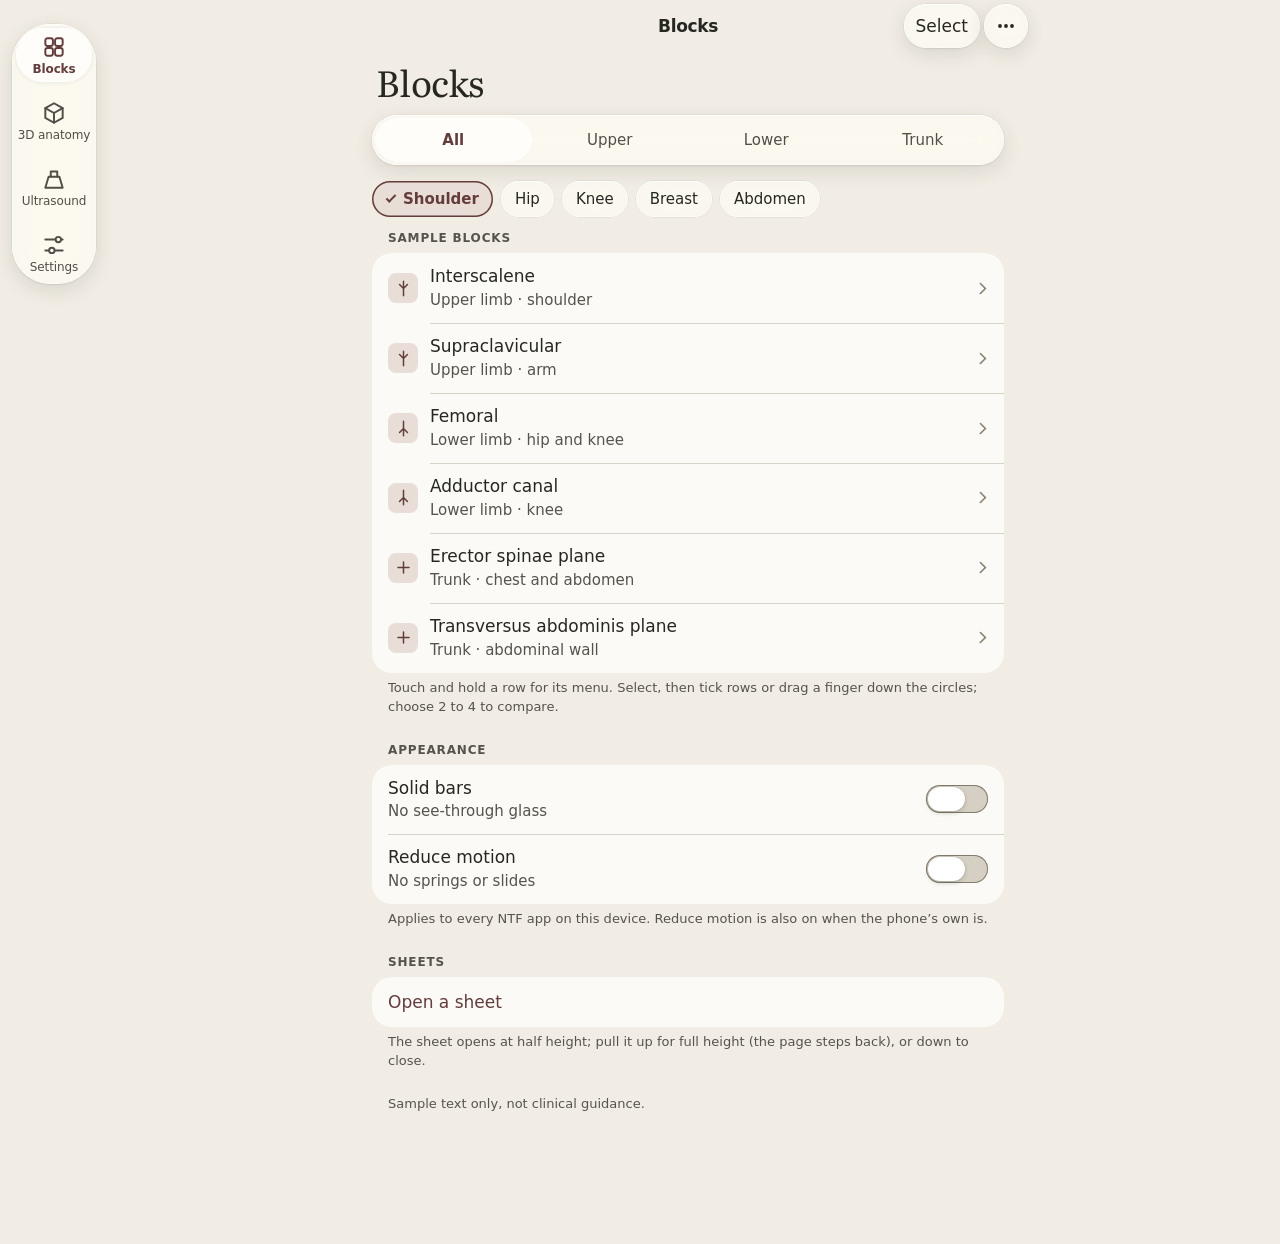
==== commit 1bf59c69: "Glass: Reduce motion setting and a ready Appearance section - html.app--still turns off springs, sli" ====
--- a/public/v1/glass-sample.html
+++ b/public/v1/glass-sample.html
@@ -13,6 +13,7 @@
 <link rel="icon" href="monogram.svg" type="image/svg+xml">
 <link rel="stylesheet" href="app.css">
 <link rel="stylesheet" href="glass.css">
+<script src="appearance.js"></script>
 <script src="gestures.js" defer></script>
 <style>
   /* sample only: two screens on one page */
@@ -76,10 +77,10 @@
       <p class="app-section-footer">Touch and hold a row for its menu. Select, then tick rows or drag a finger down the circles; choose 2 to 4 to compare.</p>
     </section>
 
+    <div data-appearance></div>
     <section class="app-section" aria-labelledby="h-look">
-      <h2 class="app-section-header" id="h-look">Look</h2>
+      <h2 class="app-section-header" id="h-look">Sheets</h2>
       <ul class="app-list">
-        <li><label class="app-row"><span class="app-row-body"><span class="app-row-title">Solid bars</span><span class="app-row-sub">No see-through glass</span></span><input class="app-switch" type="checkbox" role="switch" id="solid"></label></li>
         <li><button class="app-row app-row--action" type="button" data-open-sheet="#about"><span class="app-row-body"><span class="app-row-title">Open a sheet</span></span></button></li>
       </ul>
       <p class="app-section-footer">The sheet opens at half height; pull it up for full height (the page steps back), or down to close.</p>
@@ -154,7 +155,7 @@
       <li><div class="app-row"><span class="app-row-body"><span class="app-row-title">Titles</span></span><span class="app-row-value">Literata</span></div></li>
       <li><div class="app-row"><span class="app-row-body"><span class="app-row-title">Motion</span></span><span class="app-row-value">Springs</span></div></li>
     </ul>
-    <p class="app-text" style="margin-top:16px">Pull the grabber up for full height. Drag down, flick down, tap outside or press Escape to close; Back closes it too.</p>
+    <p class="app-text" style="margin-top:16px">Pull the grabber or the content up (or tap the grabber) for full height. Drag down, flick down, tap outside or press Escape to close; Back closes it too.</p>
   </div>
 </dialog>
 
@@ -185,7 +186,6 @@
 function say(msg) { toastText.textContent = msg; toast.classList.add('is-visible'); clearTimeout(tt); tt = setTimeout(function () { toast.classList.remove('is-visible'); }, 2500); }
 document.addEventListener('click', function (e) { var b = e.target.closest('[data-toast]'); if (b && !b.disabled) say(b.getAttribute('data-toast')); });
 document.querySelectorAll('.app-chip').forEach(function (c) { c.addEventListener('click', function () { c.setAttribute('aria-pressed', c.getAttribute('aria-pressed') === 'true' ? 'false' : 'true'); }); });
-document.getElementById('solid').addEventListener('change', function (e) { document.documentElement.classList.toggle('app--solid', e.target.checked); });
 
 // hold menu actions
 document.addEventListener('app-menu', function (e) {
--- a/public/v1/app.css
+++ b/public/v1/app.css
@@ -65,6 +65,10 @@
 @media (prefers-reduced-motion:reduce){
   :root{--app-d-press:0ms;--app-d-fast:1ms;--app-d-med:1ms;--app-d-push:1ms;--app-d-sheet:1ms}
 }
+/* html.app--still: the app's own Reduce motion setting (appearance.js), the same as the phone's */
+html.app--still{--app-d-press:0ms;--app-d-fast:1ms;--app-d-med:1ms;--app-d-push:1ms;--app-d-sheet:1ms;scroll-behavior:auto}
+html.app--still *,html.app--still ::before,html.app--still ::after{transition-duration:1ms!important;animation-duration:1ms!important;animation-iteration-count:1!important}
+html.app--still::view-transition-group(*),html.app--still::view-transition-old(*),html.app--still::view-transition-new(*){animation:none!important}
 
 /* ---------- Base for standalone apps ---------- */
 html.app{font-size:106.25%;-webkit-text-size-adjust:100%;text-size-adjust:100%;overscroll-behavior-y:contain;background:var(--app-ground)}
--- a/public/v1/glass.css
+++ b/public/v1/glass.css
@@ -34,9 +34,10 @@
   --app-d-spring:520ms; --app-d-spring-long:640ms;
 }
 @media (prefers-reduced-motion:reduce){html.app--glass{--app-d-spring:1ms;--app-d-spring-long:1ms}}
+html.app--glass.app--still{--app-d-spring:1ms;--app-d-spring-long:1ms}
 
 /* Reduce transparency (where the browser reports it), more contrast, or no backdrop-filter: solid surfaces, same shapes */
-/* html.app--solid: the app's own "Solid bars" setting (Safari does not report the phone's Reduce Transparency) */
+/* html.app--solid: the app's own "Solid bars" setting (appearance.js; Safari does not report the phone's Reduce Transparency) */
 html.app--glass.app--solid{--app-glass:var(--app-surface);--app-glass-clear:var(--app-surface);--app-glass-thick:var(--app-surface);
   --app-glass-lens:var(--app-blush);--app-glass-blur:none;--app-glass-blur-thick:none}
 @media (prefers-reduced-transparency:reduce),(prefers-contrast:more){
@@ -174,7 +175,12 @@
   -webkit-backdrop-filter:var(--app-glass-blur-thick);backdrop-filter:var(--app-glass-blur-thick);
   transition:transform var(--app-d-spring-long) var(--app-spring),inset var(--app-d-spring-long) var(--app-spring),border-radius var(--app-d-spring-long) var(--app-spring),
     height var(--app-d-spring-long) var(--app-spring),overlay var(--app-d-spring-long) allow-discrete,display var(--app-d-spring-long) allow-discrete}
+.app--glass .app-sheet.is-dragging{transition:none}
 .app--glass .app-sheet::backdrop{background:rgb(39 39 34 / .18)}
+/* the grabber: a 5px bar with a finger-sized target around it */
+.app--glass .app-sheet-grabber{position:relative;cursor:grab}
+.app--glass .app-sheet-grabber::before{content:"";position:absolute;inset:-14px -44px -10px}
+.app--glass .app-sheet-grabber:focus-visible{outline:2px solid var(--app-wine);outline-offset:4px}
 .app--glass .app-sheet[data-detent="large"],.app--glass .app-sheet--large{inset:auto 0 0 0;border-radius:var(--app-sheet-r) var(--app-sheet-r) 0 0;background:var(--app-surface);
   -webkit-backdrop-filter:none;backdrop-filter:none}
 .app--glass .app-sheet[data-detent="medium"]{height:55dvh}
@@ -188,8 +194,12 @@
 .app--glass .app-bar.app-behind-sheet{transform:scale(.93) translateY(8px)}
 .app--glass .app-bar:not(.app-behind-sheet),.app--glass .app-main:not(.app-behind-sheet){transition:transform var(--app-d-spring-long) var(--app-spring),filter var(--app-d-spring-long) linear}
 .app--glass.app-sheet-large-open .app-tabbar{opacity:0;transition:opacity var(--app-d-fast) linear}
+/* larger screens: a centred dialog (app.css centres it on top:50%); medium fits its content, large is taller, and the
+   grabber stays as the Expand button */
 @media (min-width:768px){
-  .app--glass .app-sheet,.app--glass .app-sheet[data-detent]{inset:auto 0 auto 0;width:min(560px,calc(100% - 48px));border-radius:var(--app-sheet-r);height:auto}
+  .app--glass .app-sheet,.app--glass .app-sheet[data-detent]{inset:50% 0 auto 0;width:min(560px,calc(100% - 48px));border-radius:var(--app-sheet-r);height:auto;max-height:min(60dvh,640px)}
+  .app--glass .app-sheet[data-detent="large"]{height:min(88dvh,900px);max-height:88dvh}
+  .app--glass .app-sheet-grabber[role="button"]{display:block;margin-top:8px;cursor:pointer}
   .app--glass .app-behind-sheet,.app--glass .app-bar.app-behind-sheet{transform:none;filter:none}
 }
 
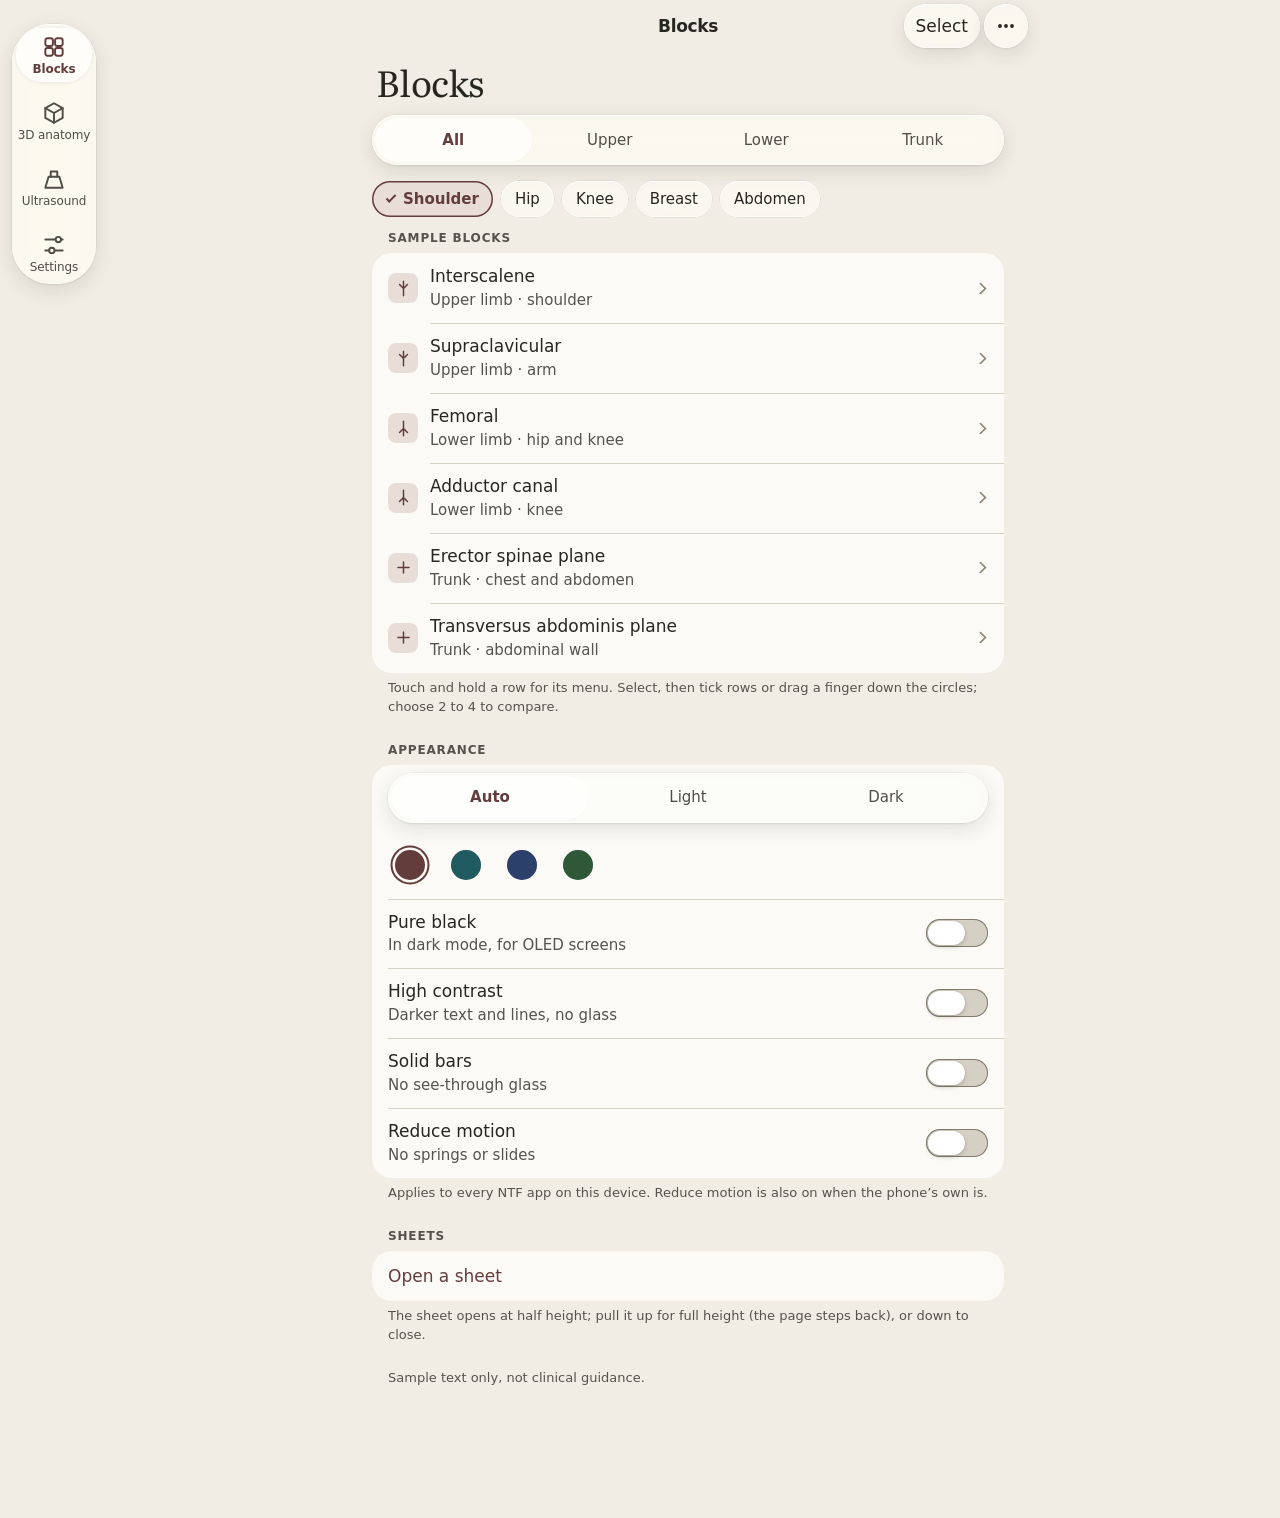
==== commit d9dbcbbb: "Glass: colour themes (dark, pure black, high contrast, accents) - themes.css (opt-in): html.app--dar" ====
--- a/public/v1/glass-sample.html
+++ b/public/v1/glass-sample.html
@@ -13,6 +13,7 @@
 <link rel="icon" href="monogram.svg" type="image/svg+xml">
 <link rel="stylesheet" href="app.css">
 <link rel="stylesheet" href="glass.css">
+<link rel="stylesheet" href="themes.css">
 <script src="appearance.js"></script>
 <script src="gestures.js" defer></script>
 <style>
--- a/public/v1/glass.css
+++ b/public/v1/glass.css
@@ -3,22 +3,26 @@
    The iOS 26 look in NTF colours: floating glass controls over the content, a scroll-edge blur under them instead of
    a full-width bar, a floating tab bar, sheets that float until they are pulled up, the system font for the
    interface (Literata stays for titles), and spring motion. Content (rows, cards, text) stays solid: glass is only
-   for things that float above it. Light only. */
+   for things that float above it. Colours come from the theme's tokens, so themes.css recolours the glass too. */
 
 /* ---------- Tokens ---------- */
 html.app--glass{
   /* the interface font is the phone's own (SF Pro on iPhone, Roboto on Android); titles keep Literata */
   --app-sans:-apple-system,system-ui,BlinkMacSystemFont,'NTF Sans',Inter,'Segoe UI',Roboto,sans-serif;
   /* glass: a tinted, blurred layer with a light rim. "regular" sits over text, "clear" over images and colour */
-  --app-glass:rgb(251 250 246 / .62);
-  --app-glass-clear:rgb(251 250 246 / .34);
-  --app-glass-thick:rgb(251 250 246 / .8);
-  --app-glass-press:rgb(232 222 215 / .7);
-  --app-glass-lens:rgb(255 255 255 / .62);      /* the brighter pill under the current tab or segment */
+  /* built from the theme's tokens (themes.css changes those): --app-hi is the light of the rim and lens, --app-shade
+     the colour of shadows, both as rgb channels */
+  --app-hi:255 255 255; --app-shade:39 39 34;
+  --app-glass:color-mix(in srgb,var(--app-surface) 62%,transparent);
+  --app-glass-clear:color-mix(in srgb,var(--app-surface) 34%,transparent);
+  --app-glass-thick:color-mix(in srgb,var(--app-surface) 80%,transparent);
+  --app-glass-press:color-mix(in srgb,var(--app-blush) 70%,transparent);
+  --app-glass-lens:rgb(var(--app-hi) / .62);      /* the brighter pill under the current tab or segment */
+  --app-edge:var(--app-ground);                    /* the scroll edge fades to this */
   --app-glass-blur:blur(14px) saturate(1.9) brightness(1.04);
   --app-glass-blur-thick:blur(28px) saturate(1.7) brightness(1.03);
-  --app-glass-rim:inset 0 1px 0 rgb(255 255 255 / .75),inset 0 -.5px 0 rgb(255 255 255 / .35),inset 0 0 0 .5px rgb(255 255 255 / .45);
-  --app-glass-shadow:0 0 0 .5px rgb(39 39 34 / .08),0 6px 20px rgb(39 39 34 / .12),0 1px 3px rgb(39 39 34 / .06);
+  --app-glass-rim:inset 0 1px 0 rgb(var(--app-hi) / .75),inset 0 -.5px 0 rgb(var(--app-hi) / .35),inset 0 0 0 .5px rgb(var(--app-hi) / .45);
+  --app-glass-shadow:0 0 0 .5px rgb(var(--app-shade) / .08),0 6px 20px rgb(var(--app-shade) / .12),0 1px 3px rgb(var(--app-shade) / .06);
   --app-glass-r:var(--app-r-full);
   /* the top and bottom of the screen fade the content out under the controls (iOS 26 "scroll edge") */
   --app-edge-h:calc(var(--app-safe-t) + 64px);
@@ -71,7 +75,7 @@
   padding-inline:calc(var(--app-s4) + var(--app-safe-l)) calc(var(--app-s4) + var(--app-safe-r))}
 /* the edge: a blur that fades out downwards, drawn on ::before so a fixed sheet inside the bar is never trapped */
 .app--glass .app-bar::before{content:"";position:absolute;inset:0 0 -20px 0;z-index:-1;pointer-events:none;opacity:0;
-  background:linear-gradient(rgb(241 237 228 / .9),rgb(241 237 228 / .55) 60%,rgb(241 237 228 / 0));
+  background:linear-gradient(color-mix(in srgb,var(--app-edge) 90%,transparent),color-mix(in srgb,var(--app-edge) 55%,transparent) 60%,transparent);
   -webkit-backdrop-filter:blur(10px);backdrop-filter:blur(10px);
   -webkit-mask-image:linear-gradient(#000 55%,transparent);mask-image:linear-gradient(#000 55%,transparent);
   transition:opacity var(--app-d-fast) linear}
@@ -82,7 +86,7 @@
 .app--glass .app-bar-btn{min-width:44px;min-height:44px;padding:0 var(--app-s3);border-radius:var(--app-glass-r);color:var(--app-ink);font-weight:500;
   transition:transform var(--app-d-spring) var(--app-spring-snappy),background-color var(--app-d-fast) linear}
 .app--glass .app-bar-btn:active{opacity:1;transform:scale(1.12);background:var(--app-glass-press)}
-.app--glass .app-bar-btn--accent{color:var(--app-ivory);background:rgb(99 61 60 / .88)}
+.app--glass .app-bar-btn--accent{color:var(--app-ivory);background:color-mix(in srgb,var(--app-wine) 88%,transparent)}
 .app--glass .app-bar-btn--accent:active{background:var(--app-wine-press)}
 .app--glass .app-bar-btn:has(svg):not(:has(span)){padding:0;width:44px}
 .app--glass .app-back{max-width:44vw;padding-inline:0 var(--app-s3)}
@@ -101,7 +105,7 @@
   background:none;box-shadow:none;-webkit-backdrop-filter:none;backdrop-filter:none}
 /* the bottom scroll edge */
 .app--glass .app-tabbar::before,.app--glass .app-toolbar::before{content:"";position:absolute;inset:-24px 0 0 0;z-index:-1;pointer-events:none;
-  background:linear-gradient(rgb(241 237 228 / 0),rgb(241 237 228 / .85) 70%);
+  background:linear-gradient(transparent,color-mix(in srgb,var(--app-edge) 85%,transparent) 70%);
   -webkit-mask-image:linear-gradient(transparent,#000 60%);mask-image:linear-gradient(transparent,#000 60%)}
 .app--glass .app-tabbar-inner{pointer-events:auto;position:relative;flex:1 1 auto;min-width:0;max-width:440px;padding:4px;border-radius:var(--app-glass-r);
   transition:transform var(--app-d-spring-long) var(--app-spring-snappy),max-width var(--app-d-spring-long) var(--app-spring)}
@@ -110,7 +114,7 @@
 .app--glass .app-tab-icon{width:auto;height:28px;background:none!important}
 .app--glass .app-tab-icon svg{width:26px;height:26px}
 .app--glass .app-tab[aria-current="page"],.app--glass .app-tab[aria-selected="true"]{color:var(--app-wine);font-weight:600;
-  background:var(--app-glass-lens);box-shadow:inset 0 0 0 .5px rgb(255 255 255 / .8),0 1px 4px rgb(39 39 34 / .08)}
+  background:var(--app-glass-lens);box-shadow:inset 0 0 0 .5px rgb(var(--app-hi) / .8),0 1px 4px rgb(var(--app-shade) / .08)}
 .app--glass .app-tab:active{transform:scale(.92)}
 .app--glass .app-tab:active:not([aria-current="page"]){background:var(--app-glass-press)}
 .app--glass .app-tabbar-search{pointer-events:auto;flex:none;display:grid;place-items:center;width:62px;height:62px;flex:none;border:0;border-radius:50%;color:var(--app-ink);cursor:pointer;
@@ -149,7 +153,7 @@
 .app--glass .app-segmented{border-radius:var(--app-glass-r);padding:3px;background:var(--app-glass)}
 .app--glass .app-seg span{border-radius:var(--app-glass-r)}
 .app--glass .app-seg span::before{inset:0;border-radius:var(--app-glass-r);transition:background-color var(--app-d-fast) linear,transform var(--app-d-spring) var(--app-spring-bouncy)}
-.app--glass .app-seg input:checked+span::before{background:var(--app-glass-lens);box-shadow:inset 0 0 0 .5px rgb(255 255 255 / .9),var(--app-shadow-thumb)}
+.app--glass .app-seg input:checked+span::before{background:var(--app-glass-lens);box-shadow:inset 0 0 0 .5px rgb(var(--app-hi) / .9),var(--app-shadow-thumb)}
 .app--glass .app-seg input:checked:active+span::before{transform:scale(1.08)}
 .app--glass .app-seg span::after{display:none}
 /* switch: the knob turns to glass and stretches while held (iOS 26) */
@@ -157,10 +161,10 @@
 .app--glass .app-switch::before{top:2px;left:2px;width:37px;height:24px;border-radius:var(--app-r-full);
   transition:transform var(--app-d-spring) var(--app-spring-bouncy),width var(--app-d-spring) var(--app-spring-bouncy),background-color var(--app-d-fast) linear,box-shadow var(--app-d-fast) linear}
 .app--glass .app-switch:checked::before{transform:translateX(21px)}
-.app--glass .app-switch:active::before{width:44px;transform:scale(1.18);background:rgb(255 255 255 / .55);box-shadow:var(--app-glass-rim),0 2px 8px rgb(39 39 34 / .18)}
+.app--glass .app-switch:active::before{width:44px;transform:scale(1.18);background:rgb(var(--app-hi) / .55);box-shadow:var(--app-glass-rim),0 2px 8px rgb(var(--app-shade) / .18)}
 .app--glass .app-switch:checked:active::before{transform:translateX(14px) scale(1.18)}
 /* chips: glass pills */
-.app--glass .app-chip::before{background:var(--app-glass);box-shadow:var(--app-glass-rim),0 0 0 .5px rgb(39 39 34 / .12);
+.app--glass .app-chip::before{background:var(--app-glass);box-shadow:var(--app-glass-rim),0 0 0 .5px rgb(var(--app-shade) / .12);
   -webkit-backdrop-filter:var(--app-glass-blur);backdrop-filter:var(--app-glass-blur)}
 .app--glass .app-chip:active::before{transform:scale(1.06)}
 .app--glass .app-chip[aria-pressed="true"]::before,.app--glass .app-chip.is-on::before{background:var(--app-blush);box-shadow:inset 0 0 0 1.5px var(--app-wine)}
@@ -176,7 +180,7 @@
   transition:transform var(--app-d-spring-long) var(--app-spring),inset var(--app-d-spring-long) var(--app-spring),border-radius var(--app-d-spring-long) var(--app-spring),
     height var(--app-d-spring-long) var(--app-spring),overlay var(--app-d-spring-long) allow-discrete,display var(--app-d-spring-long) allow-discrete}
 .app--glass .app-sheet.is-dragging{transition:none}
-.app--glass .app-sheet::backdrop{background:rgb(39 39 34 / .18)}
+.app--glass .app-sheet::backdrop{background:rgb(var(--app-shade) / .18)}
 /* the grabber: a 5px bar with a finger-sized target around it */
 .app--glass .app-sheet-grabber{position:relative;cursor:grab}
 .app--glass .app-sheet-grabber::before{content:"";position:absolute;inset:-14px -44px -10px}
@@ -206,7 +210,7 @@
 /* ---------- Menus (touch and hold, and menu buttons) ---------- */
 .app-menu-layer{position:fixed;inset:0;z-index:60;display:none}
 .app-menu-layer.is-open{display:block}
-.app-menu-veil{position:absolute;inset:0;background:rgb(241 237 228 / .35);-webkit-backdrop-filter:blur(18px) saturate(1.4);backdrop-filter:blur(18px) saturate(1.4);
+.app-menu-veil{position:absolute;inset:0;background:color-mix(in srgb,var(--app-ground) 35%,transparent);-webkit-backdrop-filter:blur(18px) saturate(1.4);backdrop-filter:blur(18px) saturate(1.4);
   opacity:0;transition:opacity var(--app-d-med) linear}
 .app-menu-layer.is-open .app-menu-veil{opacity:1}
 .app-menu-preview{position:absolute;margin:0;border-radius:20px;overflow:hidden;background:var(--app-surface);box-shadow:var(--app-shadow-float);
@@ -222,10 +226,10 @@
   font:inherit;font-size:var(--app-t-body);text-align:left;cursor:pointer;-webkit-user-select:none;user-select:none}
 .app-menu-item>span{flex:1}
 .app-menu-item svg{flex:none;width:20px;height:20px;fill:none;stroke:currentColor;stroke-width:1.9;stroke-linecap:round;stroke-linejoin:round}
-.app-menu-item.is-active,.app-menu-item:active{background:rgb(39 39 34 / .08)}
+.app-menu-item.is-active,.app-menu-item:active{background:color-mix(in srgb,var(--app-ink) 8%,transparent)}
 .app-menu-item:focus-visible{outline:2px solid var(--app-wine);outline-offset:-3px;border-radius:12px}
 .app-menu-item--danger{color:var(--app-bad)}
-.app-menu-sep{height:6px;margin:4px 0;background:rgb(39 39 34 / .06)}
+.app-menu-sep{height:6px;margin:4px 0;background:color-mix(in srgb,var(--app-ink) 6%,transparent)}
 /* the row being held sinks a little before the menu opens */
 .app-is-holding{transform:scale(.97);transition:transform 380ms var(--app-ease)!important}
 
@@ -252,7 +256,7 @@
 .app-compare dd{margin:0;font-size:var(--app-t-subhead);line-height:1.4}
 
 /* ---------- Edge swipe back (gestures.js, home-screen iPhone app only) ---------- */
-.app-swipe-shade{position:fixed;inset:0;z-index:50;pointer-events:none;background:rgb(39 39 34 / .16);opacity:0}
+.app-swipe-shade{position:fixed;inset:0;z-index:50;pointer-events:none;background:rgb(var(--app-shade,39 39 34) / .16);opacity:0}
 
 /* ---------- Toast: a glass capsule ---------- */
 .app--glass .app-toast{border-radius:var(--app-glass-r);color:var(--app-ink)}
@@ -263,4 +267,7 @@
   .app--glass .app-tabbar::before{display:none}
   .app--glass .app-tabbar-inner{max-width:none;width:76px;border-radius:38px}
   .app--glass .app-tabbar-search{display:none}
-}
+  /* the rail never minimises */
+  .app--glass .app-tabbar.is-minimised .app-tabbar-inner{max-width:none}
+  .app--glass .app-tabbar.is-minimised .app-tab:not([aria-current="page"]){display:flex}
+}
--- a/public/v1/themes.css
+++ b/public/v1/themes.css
@@ -0,0 +1,96 @@
+/* NTF Anaesthesia app kit: colour themes (DESIGN-APP.md, "Themes"). Opt in: link it after app.css (and glass.css),
+   and load appearance.js, which sets the classes below from the person's choice. Without those classes nothing here
+   applies, so the light NTF look stays as it is.
+   - html.app--dark      dark NTF colours (appearance.js sets it for Dark, and for Auto while the phone is dark)
+   - html.app--black     pure black grounds, in dark only (OLED phones)
+   - html.app--contrast  high contrast: darker text and lines, solid surfaces (lighter ones in dark)
+   - html[data-accent]   teal, navy or forest in place of wine (wine is the default and needs no attribute)
+   Clinical colours (ok, bad, warn) keep their meaning in every theme; only their shades change for dark. */
+
+/* ---------- Accents (light) ---------- */
+html[data-accent="teal"]{--app-wine:#1f5b60;--app-wine-press:#16454a;--app-blush:#d6e4e3}
+html[data-accent="navy"]{--app-wine:#2c406c;--app-wine-press:#203156;--app-blush:#dbe0eb}
+html[data-accent="forest"]{--app-wine:#2f5838;--app-wine-press:#23442b;--app-blush:#dae5da}
+/* app.css shades that were mixed from wine by hand follow the accent */
+html[data-accent] .app-card--accent .app-kicker,html[data-accent] .app-card--accent .app-muted,
+html.app--dark .app-card--accent .app-kicker,html.app--dark .app-card--accent .app-muted{color:color-mix(in srgb,var(--app-ivory) 82%,var(--app-wine))}
+html[data-accent] .app-btn--secondary:active,html[data-accent] .app-btn--secondary.is-pressed,
+html.app--dark .app-btn--secondary:active,html.app--dark .app-btn--secondary.is-pressed{background:color-mix(in srgb,var(--app-blush),var(--app-wine) 10%)}
+@media (hover:hover) and (pointer:fine){
+  html[data-accent] .app-btn--secondary:hover,html.app--dark .app-btn--secondary:hover{background:color-mix(in srgb,var(--app-blush),var(--app-wine) 5%)}
+}
+
+/* ---------- Dark ---------- */
+html.app--dark{
+  color-scheme:dark;
+  --app-ground:#151412; --app-surface:#22201d; --app-paper:#1a1916; --app-inset:#2a2824; --app-fill:#35322d;
+  --app-pressed:#2f2c28; --app-pressed-ground:#211f1c; --app-blush:#3c2c2b;
+  --app-bar:rgb(34 32 29 / .84); --app-backdrop:rgb(0 0 0 / .55);
+  --app-ink:#ece7dd; --app-ink-soft:#cbc5b8; --app-muted:#aaa497;
+  --app-wine:#e0aaa6; --app-wine-press:#cc9591; --app-ivory:#1c1513;   /* ivory is the text on the accent: dark here */
+  --app-line:#3b3832; --app-line-strong:#6f685c; --app-control:#8c8578;
+  --app-ok:#86d19e; --app-ok-bg:#17301f; --app-bad:#f2958f; --app-bad-bg:#3b1b1a; --app-warn:#e8c070; --app-warn-bg:#362b13;
+  --app-shadow-thumb:0 1px 2px rgb(0 0 0 / .4),0 2px 6px rgb(0 0 0 / .3);
+  --app-shadow-float:0 8px 28px rgb(0 0 0 / .5),0 2px 6px rgb(0 0 0 / .3);
+  /* glass.css: a dimmer rim and black shadows */
+  --app-hi:255 255 255; --app-shade:0 0 0;
+  --app-glass-lens:rgb(255 255 255 / .14);
+  --app-glass-rim:inset 0 1px 0 rgb(255 255 255 / .16),inset 0 -.5px 0 rgb(255 255 255 / .06),inset 0 0 0 .5px rgb(255 255 255 / .1);
+}
+html.app--dark[data-accent="teal"]{--app-wine:#93d0d2;--app-wine-press:#7dbcbe;--app-blush:#1e3537}
+html.app--dark[data-accent="navy"]{--app-wine:#adbfe9;--app-wine-press:#97abd8;--app-blush:#232c43}
+html.app--dark[data-accent="forest"]{--app-wine:#a2d1ab;--app-wine-press:#8dbd97;--app-blush:#203324}
+/* app.css colours that are not tokens */
+html.app--dark .app-seg+.app-seg span::after{background:var(--app-line)}
+html.app--dark .app-switch{background:var(--app-fill)}
+html.app--dark .app-switch::before{background:#f4f1ea}
+html.app--dark .app-input::placeholder{color:#8a8477}
+html.app--dark .app-sheet-grabber{background:#5c574e}
+html.app--dark .app-btn--danger:active,html.app--dark .app-btn--danger.is-pressed{background:color-mix(in srgb,var(--app-bad-bg),var(--app-bad) 12%)}
+html.app--dark .app-choice.is-correct .app-choice-letter,html.app--dark .app-choice.is-answer .app-choice-letter,
+html.app--dark .app-choice.is-incorrect .app-choice-letter{color:var(--app-ground)}
+html.app--dark .app-skeleton{background:linear-gradient(90deg,var(--app-fill) 0 40%,#403c36 50%,var(--app-fill) 60% 100%) 0 0/300% 100%}
+html.app--dark .app-toast:not(.app--glass *){background:#3a3732;color:var(--app-ink)}
+html.app--dark .app-toast-action{color:var(--app-wine)}
+html.app--dark .app-toast-action:active{background:rgb(255 255 255 / .08)}
+html.app--dark .app-toast-action:focus-visible{outline-color:var(--app-ink)}
+@media (hover:hover) and (pointer:fine){
+  html.app--dark a.app-row:hover,html.app--dark button.app-row:hover,html.app--dark label.app-row:hover{background:color-mix(in srgb,var(--app-pressed) 60%,transparent)}
+}
+
+/* ---------- Pure black (dark only) ---------- */
+html.app--dark.app--black{--app-ground:#000; --app-paper:#000; --app-surface:#161514; --app-inset:#1e1d1b; --app-fill:#2b2a27;
+  --app-pressed:#24231f; --app-pressed-ground:#0d0d0c; --app-bar:rgb(0 0 0 / .8)}
+
+/* ---------- High contrast ---------- */
+html.app--contrast{
+  --app-ink:#121210; --app-ink-soft:#2b2a26; --app-muted:#3a3934;
+  --app-line:#8f8574; --app-line-strong:#5b5347; --app-control:#5c5549;
+  --app-wine:#4e2928; --app-wine-press:#3a1e1d;
+  /* glass.css: solid surfaces, the same shapes */
+  --app-glass:var(--app-surface);--app-glass-clear:var(--app-surface);--app-glass-thick:var(--app-surface);
+  --app-glass-lens:var(--app-blush);--app-glass-blur:none;--app-glass-blur-thick:none;
+}
+html.app--contrast[data-accent="teal"]{--app-wine:#123f43;--app-wine-press:#0c2f32}
+html.app--contrast[data-accent="navy"]{--app-wine:#1c2c50;--app-wine-press:#13203d}
+html.app--contrast[data-accent="forest"]{--app-wine:#1d3e25;--app-wine-press:#142e1b}
+html.app--dark.app--contrast{
+  --app-ink:#fff; --app-ink-soft:#ebe7df; --app-muted:#d6d1c6;
+  --app-line:#6f685c; --app-line-strong:#a39b8c; --app-control:#b3ab9c;
+  --app-wine:#f2c4c1; --app-wine-press:#e4b1ad;
+}
+html.app--dark.app--contrast[data-accent="teal"]{--app-wine:#b5e6e8;--app-wine-press:#a0d6d8}
+html.app--dark.app--contrast[data-accent="navy"]{--app-wine:#ccd8f6;--app-wine-press:#b7c6ea}
+html.app--dark.app--contrast[data-accent="forest"]{--app-wine:#c0e6c7;--app-wine-press:#acd7b4}
+html.app--contrast .app-list,html.app--contrast .app-card{box-shadow:inset 0 0 0 1px var(--app-line)}
+
+/* ---------- The theme row and accent picker (appearance.js draws them) ---------- */
+.app-row--theme{display:block;padding-block:var(--app-s2)}
+.app-row--theme .app-segmented{margin:0}
+.app-swatches{display:flex;gap:var(--app-s3);margin:0;padding:var(--app-s3) var(--app-s4);border:0;min-width:0}
+.app-swatches legend{position:absolute;width:1px;height:1px;overflow:hidden;clip-path:inset(50%)}
+.app-swatch{position:relative;display:grid;place-items:center;width:44px;height:44px;cursor:pointer}
+.app-swatch input{position:absolute;inset:0;margin:0;opacity:0;cursor:pointer}
+.app-swatch span{width:30px;height:30px;border-radius:50%;background:var(--app-sw);box-shadow:inset 0 0 0 .5px rgb(0 0 0 / .15)}
+.app-swatch input:checked+span{box-shadow:0 0 0 2.5px var(--app-surface),0 0 0 4.5px var(--app-sw)}
+.app-swatch input:focus-visible+span{outline:2px solid var(--app-ink);outline-offset:6px}
